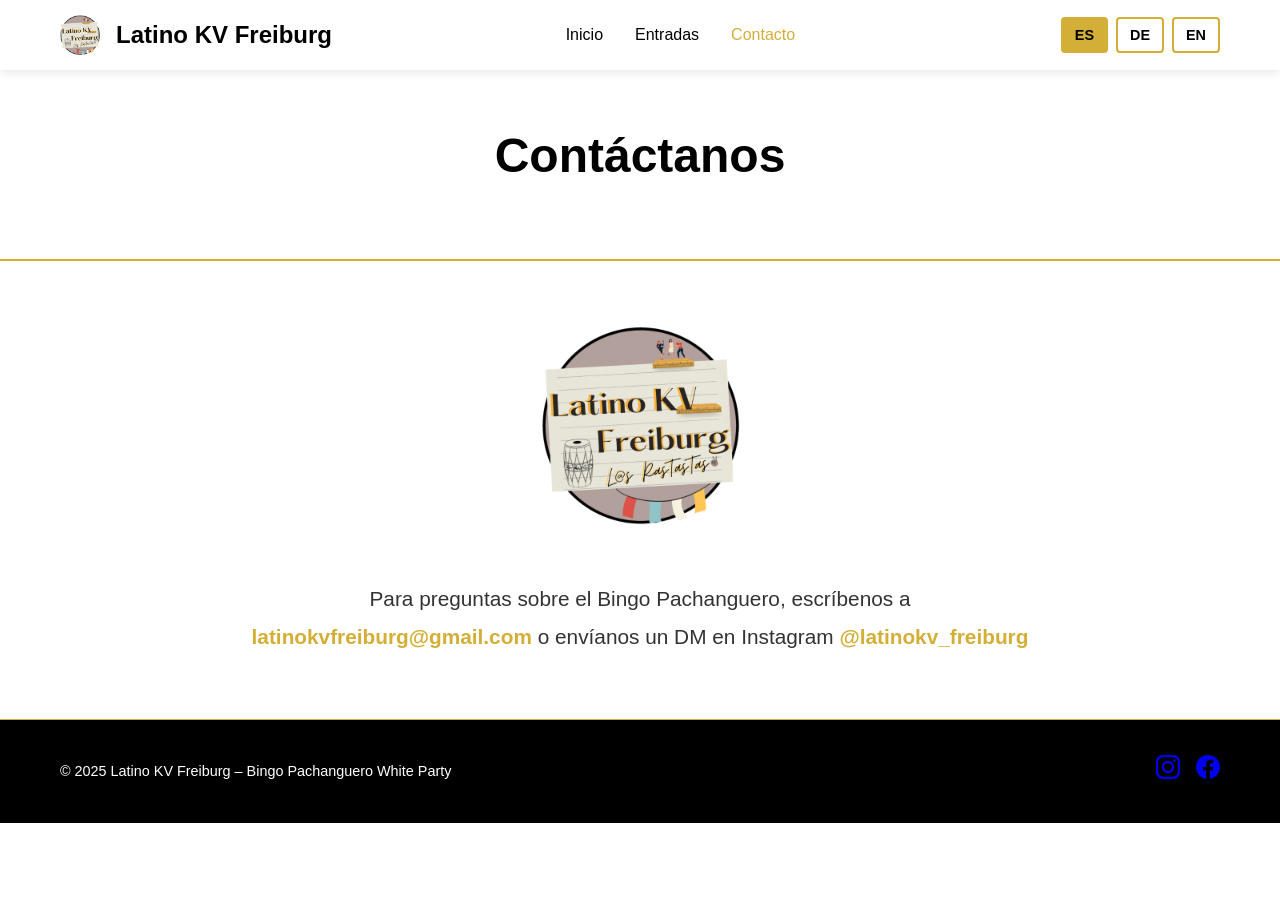
==== contact.html @ ce1c5651 "Initial commit" ====
<!DOCTYPE html>
<html lang="en">
<head>
    <meta charset="UTF-8">
    <meta name="viewport" content="width=device-width, initial-scale=1.0">
    <title>Contact - Bingo Pachanguero 2025 – White Party</title>
    <link rel="stylesheet" href="css/style.css">
</head>
<body>
    <header>
        <nav>
            <div class="nav-container">
                <div class="nav-logo">
                    <img src="images/LatinoKV_Logo.png" alt="Latino KV Freiburg" class="logo-latinokv">
                    <h2>Latino KV Freiburg</h2>
                </div>
                <ul class="nav-menu">
                    <li><a href="index.html" class="nav-link" data-lang="home">Inicio</a></li>
                    <li><a href="tickets.html" class="nav-link" data-lang="tickets">Entradas</a></li>
                    <li><a href="contact.html" class="nav-link active" data-lang="contact">Contacto</a></li>
                </ul>
                <div class="language-switcher">
                    <button class="lang-btn active" onclick="changeLanguage('es')">ES</button>
                    <button class="lang-btn" onclick="changeLanguage('de')">DE</button>
                    <button class="lang-btn" onclick="changeLanguage('en')">EN</button>
                </div>
                <div class="hamburger">
                    <span class="bar"></span>
                    <span class="bar"></span>
                    <span class="bar"></span>
                </div>
            </div>
        </nav>
    </header>

    <main>
        <section class="page-header">
            <div class="container">
                <h1 data-lang="contact-title">Contáctanos</h1>
            </div>
        </section>

        <section class="contact">
            <div class="container">
                <div class="contact-logo">
                    <img src="images/LatinoKV_Logo.png" alt="Latino KV Freiburg" class="contact-latinokv-logo">
                </div>
                <div class="contact-content">
                    <p data-lang="contact-text">Para preguntas sobre el Bingo Pachanguero, escríbenos a <a href="mailto:latinokvfreiburg@gmail.com">latinokvfreiburg@gmail.com</a> o envíanos un DM en Instagram <a href="https://instagram.com/latinokv_freiburg" target="_blank">@latinokv_freiburg</a></p>
                </div>
            </div>
        </section>
    </main>

    <footer>
        <div class="container">
            <div class="footer-content">
                <p data-lang="footer">&copy; 2025 Latino KV Freiburg – Bingo Pachanguero White Party</p>
                <div class="social-icons">
                    <a href="https://instagram.com/latinokv_freiburg" target="_blank" class="social-link">
                        <svg width="24" height="24" viewBox="0 0 24 24" fill="currentColor">
                            <path d="M12 2.163c3.204 0 3.584.012 4.85.07 3.252.148 4.771 1.691 4.919 4.919.058 1.265.069 1.645.069 4.849 0 3.205-.012 3.584-.069 4.849-.149 3.225-1.664 4.771-4.919 4.919-1.266.058-1.644.07-4.85.07-3.204 0-3.584-.012-4.849-.07-3.26-.149-4.771-1.699-4.919-4.92-.058-1.265-.07-1.644-.07-4.849 0-3.204.013-3.583.07-4.849.149-3.227 1.664-4.771 4.919-4.919 1.266-.057 1.645-.069 4.849-.069zm0-2.163c-3.259 0-3.667.014-4.947.072-4.358.2-6.78 2.618-6.98 6.98-.059 1.281-.073 1.689-.073 4.948 0 3.259.014 3.668.072 4.948.2 4.358 2.618 6.78 6.98 6.98 1.281.058 1.689.072 4.948.072 3.259 0 3.668-.014 4.948-.072 4.354-.2 6.782-2.618 6.979-6.98.059-1.28.073-1.689.073-4.948 0-3.259-.014-3.667-.072-4.947-.196-4.354-2.617-6.78-6.979-6.98-1.281-.059-1.69-.073-4.949-.073zm0 5.838c-3.403 0-6.162 2.759-6.162 6.162s2.759 6.163 6.162 6.163 6.162-2.759 6.162-6.163c0-3.403-2.759-6.162-6.162-6.162zm0 10.162c-2.209 0-4-1.79-4-4 0-2.209 1.791-4 4-4s4 1.791 4 4c0 2.21-1.791 4-4 4zm6.406-11.845c-.796 0-1.441.645-1.441 1.44s.645 1.44 1.441 1.44c.795 0 1.439-.645 1.439-1.44s-.644-1.44-1.439-1.44z"/>
                        </svg>
                    </a>
                    <a href="https://facebook.com/latinokvfreiburg" target="_blank" class="social-link">
                        <svg width="24" height="24" viewBox="0 0 24 24" fill="currentColor">
                            <path d="M24 12.073c0-6.627-5.373-12-12-12s-12 5.373-12 12c0 5.99 4.388 10.954 10.125 11.854v-8.385H7.078v-3.47h3.047V9.43c0-3.007 1.792-4.669 4.533-4.669 1.312 0 2.686.235 2.686.235v2.953H15.83c-1.491 0-1.956.925-1.956 1.874v2.25h3.328l-.532 3.47h-2.796v8.385C19.612 23.027 24 18.062 24 12.073z"/>
                        </svg>
                    </a>
                </div>
            </div>
        </div>
    </footer>

    <script src="js/script.js"></script>
</body>
</html>
---- css/style.css ----
/* Reset and base styles */
* {
    margin: 0;
    padding: 0;
    box-sizing: border-box;
}

body {
    font-family: 'Arial', sans-serif;
    line-height: 1.6;
    color: #000;
    background-color: #fff;
}

.container {
    max-width: 1200px;
    margin: 0 auto;
    padding: 0 20px;
}

/* Navigation */
header {
    background-color: #fff;
    box-shadow: 0 2px 10px rgba(0,0,0,0.1);
    position: sticky;
    top: 0;
    z-index: 1000;
}

.nav-container {
    max-width: 1200px;
    margin: 0 auto;
    padding: 0 20px;
    display: flex;
    justify-content: space-between;
    align-items: center;
    height: 70px;
}

.logo {
    font-size: 1.5rem;
    font-weight: bold;
    color: #000;
}

.nav-menu {
    display: flex;
    list-style: none;
    gap: 2rem;
}

.nav-link {
    text-decoration: none;
    color: #000;
    font-weight: 500;
    transition: color 0.3s ease;
}

.nav-link:hover,
.nav-link.active {
    color: #D4AF37;
}

/* Language Switcher */
.language-switcher {
    display: flex;
    gap: 0.5rem;
    margin-left: 2rem;
}

.lang-btn {
    background: transparent;
    border: 2px solid #D4AF37;
    color: #000;
    padding: 8px 12px;
    border-radius: 4px;
    cursor: pointer;
    font-weight: bold;
    font-size: 0.9rem;
    transition: all 0.3s ease;
}

.lang-btn:hover,
.lang-btn.active {
    background: #D4AF37;
    color: #000;
}

.hamburger {
    display: none;
    flex-direction: column;
    cursor: pointer;
}

.bar {
    width: 25px;
    height: 3px;
    background-color: #333;
    margin: 3px 0;
    transition: 0.3s;
}

/* Hero Section */
.hero {
    background: #fff;
    color: #000;
    padding: 6rem 0;
    text-align: center;
    min-height: 80vh;
    display: flex;
    align-items: center;
}

.hero-content {
    max-width: 800px;
    margin: 0 auto;
    padding: 0 20px;
}

.hero-title {
    font-size: 3.5rem;
    margin-bottom: 1.5rem;
    font-weight: bold;
    color: #000;
}

.hero-subtitle {
    font-size: 1.8rem;
    margin-bottom: 2rem;
    color: #D4AF37;
    font-weight: 600;
}



.hero-description {
    font-size: 1.3rem;
    margin: 2.5rem 0;
    line-height: 1.8;
    color: #333;
    max-width: 600px;
    margin-left: auto;
    margin-right: auto;
}

.cta-button {
    display: inline-block;
    background-color: #D4AF37;
    color: #000;
    padding: 18px 45px;
    text-decoration: none;
    border-radius: 8px;
    font-size: 1.2rem;
    font-weight: bold;
    transition: all 0.3s ease;
    border: 2px solid #D4AF37;
    text-transform: uppercase;
    letter-spacing: 1px;
}

.cta-button:hover {
    background-color: #000;
    color: #D4AF37;
    transform: translateY(-2px);
}



/* Page Header */
.page-header {
    background: #fff;
    color: #000;
    padding: 3rem 0;
    text-align: center;
    border-bottom: 2px solid #D4AF37;
}

.page-header h1 {
    font-size: 3rem;
    margin-bottom: 1rem;
    color: #000;
}

.page-header p {
    font-size: 1.2rem;
    color: #333;
}

/* Tickets Section */
.tickets {
    padding: 4rem 0;
    background-color: #fff;
}

.ticket-grid {
    display: grid;
    grid-template-columns: repeat(auto-fit, minmax(320px, 1fr));
    gap: 2rem;
    margin-bottom: 3rem;
}

.ticket-card {
    background: white;
    border-radius: 8px;
    box-shadow: 0 2px 10px rgba(0,0,0,0.1);
    overflow: hidden;
    transition: transform 0.3s ease;
    border: 1px solid #eee;
}

.ticket-card:hover {
    transform: translateY(-5px);
}

.ticket-card.featured {
    border: 2px solid #D4AF37;
    transform: scale(1.05);
}

.ticket-header {
    background: #000;
    color: white;
    padding: 2rem;
    text-align: center;
}

.ticket-card.featured .ticket-header {
    background: #D4AF37;
    color: #000;
}

.ticket-header h3 {
    font-size: 1.5rem;
    margin-bottom: 0.5rem;
}

.price {
    font-size: 2.5rem;
    font-weight: bold;
}

.ticket-content {
    padding: 2rem;
}

.ticket-features {
    list-style: none;
    margin-bottom: 2rem;
}

.ticket-features li {
    padding: 0.5rem 0;
    border-bottom: 1px solid #eee;
    position: relative;
    padding-left: 1.5rem;
}

.ticket-features li::before {
    content: "✓";
    color: #D4AF37;
    font-weight: bold;
    position: absolute;
    left: 0;
}

.ticket-button {
    width: 100%;
    background-color: #D4AF37;
    color: #000;
    border: none;
    padding: 15px;
    border-radius: 5px;
    font-size: 1.1rem;
    font-weight: bold;
    cursor: pointer;
    transition: all 0.3s ease;
    text-transform: uppercase;
    letter-spacing: 1px;
}

.ticket-button:hover {
    background-color: #000;
    color: #D4AF37;
}

.ticket-info {
    background: #f8f9fa;
    padding: 2rem;
    border-radius: 8px;
    border-left: 4px solid #D4AF37;
    margin-top: 2rem;
}

.ticket-info h3 {
    margin-bottom: 1rem;
    color: #000;
}

.ticket-info ul {
    list-style-type: disc;
    padding-left: 1.5rem;
}

.ticket-info li {
    margin-bottom: 0.5rem;
}

/* Contact Section */
.contact {
    padding: 4rem 0;
    background-color: #fff;
}

.contact-content {
    text-align: center;
    max-width: 800px;
    margin: 0 auto;
}

.contact-content p {
    font-size: 1.3rem;
    line-height: 1.8;
    color: #333;
}

.contact-content a {
    color: #D4AF37;
    text-decoration: none;
    font-weight: 600;
    transition: color 0.3s ease;
}

.contact-content a:hover {
    color: #000;
    text-decoration: underline;
}

/* Footer */
footer {
    background-color: #000;
    color: #fff;
    text-align: center;
    padding: 2rem 0;
    border-top: 1px solid #D4AF37;
}

.footer-content {
    display: flex;
    justify-content: space-between;
    align-items: center;
    flex-wrap: wrap;
    gap: 1rem;
}

.footer-content p {
    margin: 0;
    font-size: 0.9rem;
}

.social-icons {
    display: flex;
    gap: 1rem;
}

.social-link {
    display: inline-block;
    font-size: 1.5rem;
    text-decoration: none;
    transition: transform 0.3s ease;
}

.social-link:hover {
    transform: scale(1.2);
}

/* Responsive Design */
@media (max-width: 768px) {
    .hamburger {
        display: flex;
    }
    
    .nav-menu {
        position: fixed;
        left: -100%;
        top: 70px;
        flex-direction: column;
        background-color: white;
        width: 100%;
        text-align: center;
        transition: 0.3s;
        box-shadow: 0 10px 27px rgba(0,0,0,0.05);
        padding: 2rem 0;
    }
    
    .nav-menu.active {
        left: 0;
    }
    
    .hero-title {
        font-size: 2.5rem;
    }
    
    .hero-subtitle {
        font-size: 1.4rem;
    }
    
    .hero-description {
        font-size: 1.1rem;
    }
    
    .contact-grid {
        grid-template-columns: 1fr;
        gap: 2rem;
    }
    
    .footer-content {
        flex-direction: column;
        text-align: center;
        gap: 1rem;
    }
    
    .footer-content p {
        font-size: 0.8rem;
    }
    
    .ticket-card.featured {
        transform: none;
    }
    
    .faq-grid {
        grid-template-columns: 1fr;
    }
}

@media (max-width: 480px) {
    .container {
        padding: 0 15px;
    }
    
    .hero-content {
        padding: 0 15px;
    }
    
    .hero-title {
        font-size: 1.8rem;
    }
    
    .hero-subtitle {
        font-size: 1.1rem;
    }
    
    .hero-description {
        font-size: 1rem;
    }
    
    .page-header h1 {
        font-size: 2rem;
    }
    
    .ticket-grid {
        grid-template-columns: 1fr;
    }
    
    .footer-content {
        flex-direction: column;
        text-align: center;
        gap: 1rem;
    }
    
    .footer-content p {
        font-size: 0.8rem;
    }
}

/* Animations */
@keyframes fadeIn {
    from {
        opacity: 0;
        transform: translateY(30px);
    }
    to {
        opacity: 1;
        transform: translateY(0);
    }
}

.hero-content {
    animation: fadeIn 1s ease-out;
}

.highlight-card {
    animation: fadeIn 0.6s ease-out;
}

.highlight-card:nth-child(2) {
    animation-delay: 0.2s;
}

.highlight-card:nth-child(3) {
    animation-delay: 0.4s;
}/* Thank you page styles */
.thank-you-info { display: grid; grid-template-columns: repeat(auto-fit, minmax(300px, 1fr)); gap: 2rem; margin: 2rem 0; } .info-card { background: #f9f9f9; padding: 1.5rem; border-radius: 8px; border-left: 4px solid #D4AF37; } .info-card h3 { color: #333; margin-bottom: 1rem; } .info-card ul { list-style: none; padding: 0; } .info-card li { padding: 0.5rem 0; position: relative; padding-left: 1.5rem; } .info-card li::before { content: '✓'; position: absolute; left: 0; color: #D4AF37; font-weight: bold; } .cta-buttons { display: flex; gap: 1rem; justify-content: center; margin-top: 2rem; } .cta-button.secondary { background: transparent; color: #D4AF37; border: 2px solid #D4AF37; } .cta-button.secondary:hover { background: #D4AF37; color: #000; } @media (max-width: 768px) { .cta-buttons { flex-direction: column; align-items: center; } .cta-button { width: 100%; max-width: 300px; text-align: center; } }

/* Updated Ticket Structure Styles */
.ticket-options { display: grid; grid-template-columns: repeat(auto-fit, minmax(400px, 1fr)); gap: 2rem; margin: 2rem 0; } .purchase-form { border-top: 1px solid #eee; padding-top: 1.5rem; } .form-group { margin-bottom: 1rem; } .form-group label { display: block; margin-bottom: 0.5rem; font-weight: bold; color: #333; } .form-group select { width: 100%; padding: 0.5rem; border: 2px solid #ddd; border-radius: 4px; font-size: 1rem; background: #fff; } .form-group select:focus { outline: none; border-color: #D4AF37; } .price-breakdown { background: #f9f9f9; padding: 1rem; border-radius: 8px; margin: 1rem 0; } .price-line { display: flex; justify-content: space-between; margin-bottom: 0.5rem; color: #666; } .price-line.total { font-weight: bold; font-size: 1.1rem; color: #000; border-top: 1px solid #ddd; padding-top: 0.5rem; margin-top: 0.5rem; } #paypal-button-container { position: fixed; top: 50%; left: 50%; transform: translate(-50%, -50%); background: #fff; padding: 2rem; border-radius: 12px; box-shadow: 0 10px 30px rgba(0, 0, 0, 0.3); z-index: 1000; max-width: 400px; width: 90%; } #paypal-button-container::before { content: ''; position: fixed; top: 0; left: 0; width: 100%; height: 100%; background: rgba(0, 0, 0, 0.5); z-index: -1; }

/* Logo styles */
.nav-logo { display: flex; align-items: center; gap: 1rem; } .logo-latinokv, .logo-bingo2025 { height: 40px; width: auto; } .nav-logo h2 { margin: 0; } @media (max-width: 768px) { .logo-latinokv, .logo-bingo2025 { height: 30px; } .nav-logo { gap: 0.5rem; } .nav-logo h2 { font-size: 1.2rem; } }

/* Hero section with Bingo logo */
.hero-logo { text-align: center; margin-bottom: 2rem; } .main-bingo-logo { max-width: 400px; width: 100%; height: auto; } .hero-title { font-size: 3rem; font-weight: bold; color: #D4AF37; text-align: center; margin-bottom: 0.5rem; } .hero-subtitle-white { font-size: 2rem; font-weight: normal; color: #666; text-align: center; margin-bottom: 1rem; } .hero-subtitle { font-size: 1.5rem; font-weight: normal; color: #333; text-align: center; margin-bottom: 1.5rem; } @media (max-width: 768px) { .main-bingo-logo { max-width: 300px; } .hero-title { font-size: 2.2rem; } .hero-subtitle-white { font-size: 1.5rem; } .hero-subtitle { font-size: 1.2rem; } } @media (max-width: 480px) { .main-bingo-logo { max-width: 250px; } .hero-title { font-size: 1.8rem; } .hero-subtitle-white { font-size: 1.2rem; } .hero-subtitle { font-size: 1rem; } }

/* Contact page logo */
.contact-logo { text-align: center; margin-bottom: 3rem; } .contact-latinokv-logo { max-width: 200px; height: auto; } @media (max-width: 768px) { .contact-latinokv-logo { max-width: 150px; } .contact-logo { margin-bottom: 2rem; } }
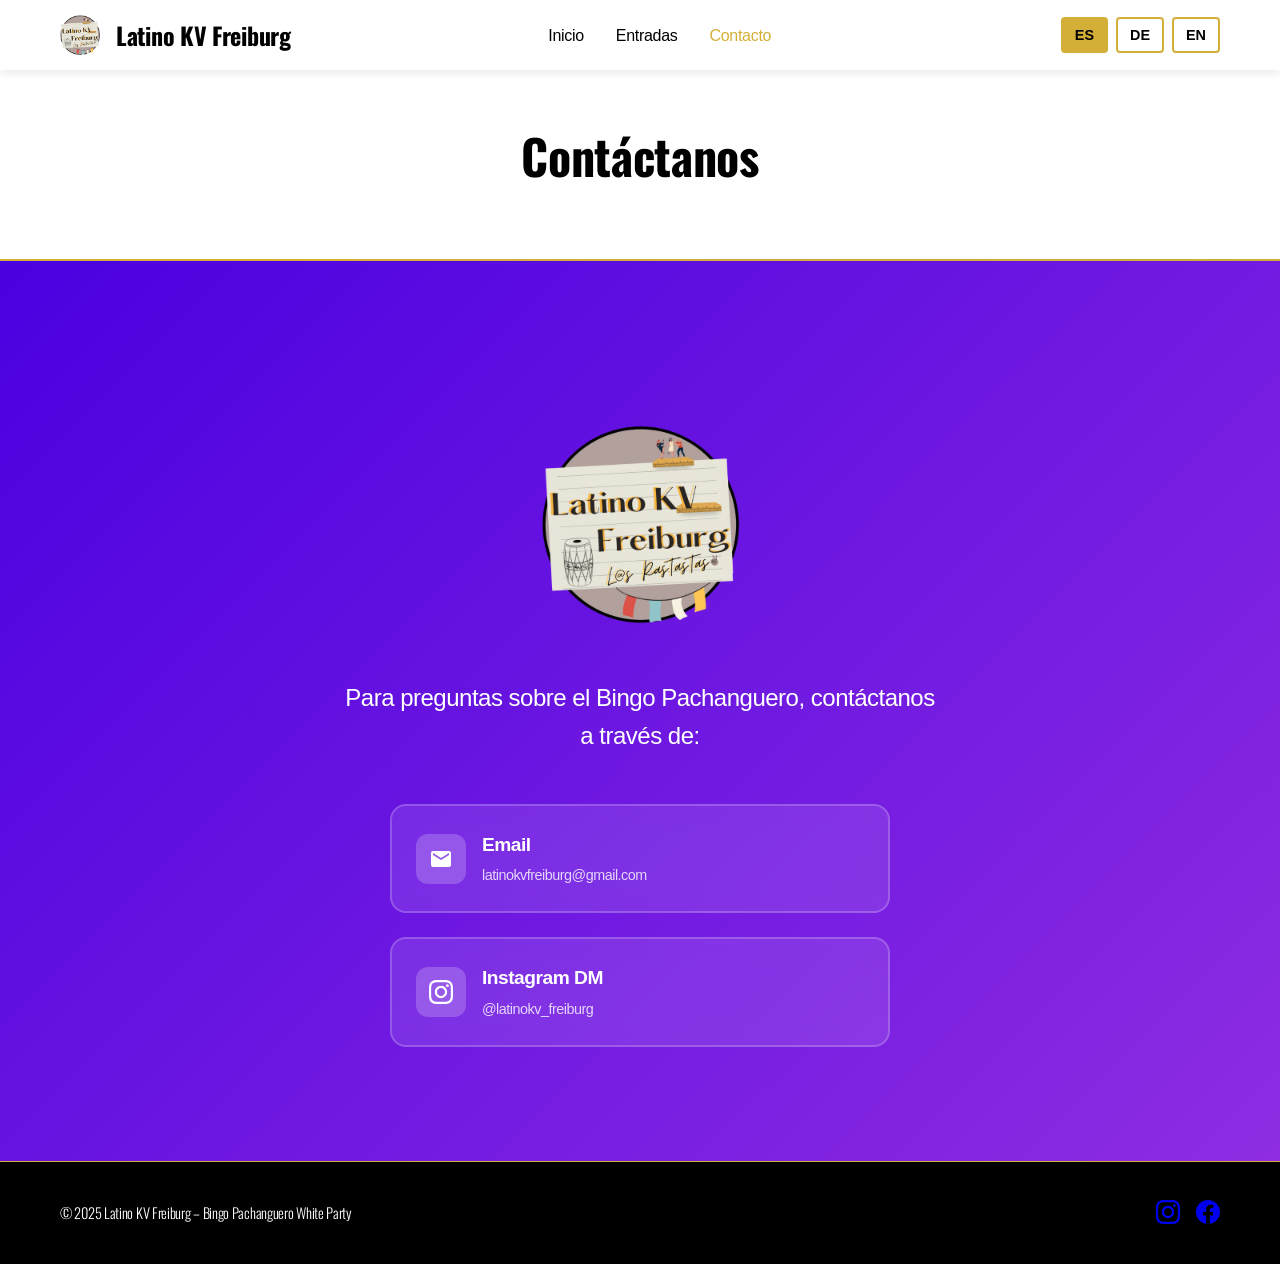
==== commit fa2b1906: "Revamp contact section with enhanced layout and button functionality for email and Instagram DM" ====
--- a/contact.html
+++ b/contact.html
@@ -46,7 +46,33 @@
                     <img src="images/LatinoKV_Logo.png" alt="Latino KV Freiburg" class="contact-latinokv-logo">
                 </div>
                 <div class="contact-content">
-                    <p data-lang="contact-text">Para preguntas sobre el Bingo Pachanguero, escríbenos a <a href="mailto:latinokvfreiburg@gmail.com">latinokvfreiburg@gmail.com</a> o envíanos un DM en Instagram <a href="https://instagram.com/latinokv_freiburg" target="_blank">@latinokv_freiburg</a></p>
+                    <p class="contact-intro" data-lang="contact-text">Para preguntas sobre el Bingo Pachanguero, contáctanos a través de:</p>
+                    
+                    <div class="contact-buttons">
+                        <a href="mailto:latinokvfreiburg@gmail.com" class="contact-btn email-btn">
+                            <div class="btn-icon">
+                                <svg width="24" height="24" viewBox="0 0 24 24" fill="currentColor">
+                                    <path d="M20 4H4c-1.1 0-1.99.9-1.99 2L2 18c0 1.1.9 2 2 2h16c1.1 0 2-.9 2-2V6c0-1.1-.9-2-2-2zm0 4l-8 5-8-5V6l8 5 8-5v2z"/>
+                                </svg>
+                            </div>
+                            <div class="btn-content">
+                                <span class="btn-title">Email</span>
+                                <span class="btn-subtitle">latinokvfreiburg@gmail.com</span>
+                            </div>
+                        </a>
+                        
+                        <a href="https://instagram.com/latinokv_freiburg" target="_blank" class="contact-btn instagram-btn">
+                            <div class="btn-icon">
+                                <svg width="24" height="24" viewBox="0 0 24 24" fill="currentColor">
+                                    <path d="M12 2.163c3.204 0 3.584.012 4.85.07 3.252.148 4.771 1.691 4.919 4.919.058 1.265.069 1.645.069 4.849 0 3.205-.012 3.584-.069 4.849-.149 3.225-1.664 4.771-4.919 4.919-1.266.058-1.644.07-4.85.07-3.204 0-3.584-.012-4.849-.07-3.26-.149-4.771-1.699-4.919-4.92-.058-1.265-.07-1.644-.07-4.849 0-3.204.013-3.583.07-4.849.149-3.227 1.664-4.771 4.919-4.919 1.266-.057 1.645-.069 4.849-.069zm0-2.163c-3.259 0-3.667.014-4.947.072-4.358.2-6.78 2.618-6.98 6.98-.059 1.281-.073 1.689-.073 4.948 0 3.259.014 3.668.072 4.948.2 4.358 2.618 6.78 6.98 6.98 1.281.058 1.689.072 4.948.072 3.259 0 3.668-.014 4.948-.072 4.354-.2 6.782-2.618 6.979-6.98.059-1.28.073-1.689.073-4.948 0-3.259-.014-3.667-.072-4.947-.196-4.354-2.617-6.78-6.979-6.98-1.281-.059-1.69-.073-4.949-.073zm0 5.838c-3.403 0-6.162 2.759-6.162 6.162s2.759 6.163 6.162 6.163 6.162-2.759 6.162-6.163c0-3.403-2.759-6.162-6.162-6.162zm0 10.162c-2.209 0-4-1.79-4-4 0-2.209 1.791-4 4-4s4 1.791 4 4c0 2.21-1.791 4-4 4zm6.406-11.845c-.796 0-1.441.645-1.441 1.44s.645 1.44 1.441 1.44c.795 0 1.439-.645 1.439-1.40s-.644-1.44-1.439-1.44z"/>
+                                </svg>
+                            </div>
+                            <div class="btn-content">
+                                <span class="btn-title">Instagram DM</span>
+                                <span class="btn-subtitle">@latinokv_freiburg</span>
+                            </div>
+                        </a>
+                    </div>
                 </div>
             </div>
         </section>
--- a/css/style.css
+++ b/css/style.css
@@ -1,3 +1,6 @@
+/* Google Fonts import for cross-platform consistency */
+@import url('https://fonts.googleapis.com/css2?family=Open+Sans+Condensed:wght@300;700&family=Oswald:wght@300;400;500;600;700&display=swap');
+
 /* Reset and base styles */
 * {
     margin: 0;
@@ -6,7 +9,9 @@
 }
 
 body {
-    font-family: 'Arial', sans-serif;
+    font-family: 'Oswald', 'Open Sans Condensed', 'Arial Narrow', 'Arial Black', 'Helvetica Neue', Arial, sans-serif;
+    font-weight: 300;
+    letter-spacing: -0.3px;
     line-height: 1.6;
     color: #000;
     background-color: #fff;
@@ -54,6 +59,9 @@
     color: #000;
     font-weight: 500;
     transition: color 0.3s ease;
+    font-family: 'Arial Narrow', 'Arial Black', 'Helvetica Neue', Arial, sans-serif;
+    font-stretch: condensed;
+    letter-spacing: -0.3px;
 }
 
 .nav-link:hover,
@@ -109,12 +117,62 @@
     min-height: 80vh;
     display: flex;
     align-items: center;
+    position: relative;
+    overflow: hidden;
+}
+
+/* Video Background Styles */
+.hero-video-background {
+    position: absolute;
+    top: 0;
+    left: 0;
+    width: 100%;
+    height: 100%;
+    z-index: 1;
+    overflow: hidden;
+}
+
+.background-video {
+    position: absolute;
+    top: 0;
+    left: 0;
+    width: 100% !important;
+    height: 100% !important;
+    object-fit: cover;
+    pointer-events: none;
+    opacity: 0.7; /* Semi-transparent for background effect */
+    z-index: 1;
+    display: block !important;
+    visibility: visible !important;
+}
+
+.video-overlay {
+    position: absolute;
+    top: 0;
+    left: 0;
+    width: 100%;
+    height: 100%;
+    background: rgba(255, 255, 255, 0.3); /* White overlay for text readability on all screens */
+    z-index: 2;
+}
+
+/* Performance optimization for reduced motion preference */
+@media (prefers-reduced-motion: reduce) {
+    .background-video {
+        display: none;
+    }
+    
+    .hero {
+        background-image: linear-gradient(135deg, #f5f7fa 0%, #c3cfe2 100%);
+    }
 }
 
 .hero-content {
     max-width: 800px;
     margin: 0 auto;
     padding: 0 20px;
+    position: relative;
+    z-index: 10; /* High z-index to ensure content stays on top */
 }
 
 .hero-title {
@@ -122,6 +180,9 @@
     margin-bottom: 1.5rem;
     font-weight: bold;
     color: #000;
+    font-family: 'Arial Narrow', 'Arial Black', 'Helvetica Neue', Arial, sans-serif;
+    font-stretch: condensed;
+    letter-spacing: -1px;
 }
 
 .hero-subtitle {
@@ -129,6 +190,9 @@
     margin-bottom: 2rem;
     color: #D4AF37;
     font-weight: 600;
+    font-family: 'Arial Narrow', 'Arial Black', 'Helvetica Neue', Arial, sans-serif;
+    font-stretch: condensed;
+    letter-spacing: -0.5px;
 }
 
 
@@ -141,6 +205,9 @@
     max-width: 600px;
     margin-left: auto;
     margin-right: auto;
+    font-family: 'Arial Narrow', 'Arial Black', 'Helvetica Neue', Arial, sans-serif;
+    font-stretch: condensed;
+    letter-spacing: -0.3px;
 }
 
 .cta-button {
@@ -155,7 +222,9 @@
     transition: all 0.3s ease;
     border: 2px solid #D4AF37;
     text-transform: uppercase;
-    letter-spacing: 1px;
+    letter-spacing: 0px;
+    font-family: 'Arial Narrow', 'Arial Black', 'Helvetica Neue', Arial, sans-serif;
+    font-stretch: condensed;
 }
 
 .cta-button:hover {
@@ -307,32 +376,112 @@
 
 /* Contact Section */
 .contact {
-    padding: 4rem 0;
-    background-color: #fff;
+    min-height: 100vh;
+    background: linear-gradient(135deg, #4A00E0 0%, #8E2DE2 100%);
+    padding: 100px 0 50px;
+    display: flex;
+    align-items: center;
+}
+
+.contact .container {
+    text-align: center;
+}
+
+.contact-logo {
+    margin-bottom: 3rem;
+}
+
+.contact-latinokv-logo {
+    max-width: 300px;
+    width: 100%;
+    height: auto;
 }
 
 .contact-content {
-    text-align: center;
-    max-width: 800px;
+    color: white;
+}
+
+.contact-intro {
+    font-size: 1.5rem;
+    font-family: Arial, "Arial Narrow", sans-serif;
+    font-stretch: condensed;
+    letter-spacing: -0.5px;
+    margin-bottom: 3rem;
+    max-width: 600px;
+    margin-left: auto;
+    margin-right: auto;
+}
+
+.contact-buttons {
+    display: flex;
+    flex-direction: column;
+    gap: 1.5rem;
+    max-width: 500px;
     margin: 0 auto;
 }
 
-.contact-content p {
-    font-size: 1.3rem;
-    line-height: 1.8;
-    color: #333;
-}
-
-.contact-content a {
-    color: #D4AF37;
+.contact-btn {
+    display: flex;
+    align-items: center;
+    padding: 1.5rem;
+    background: rgba(255, 255, 255, 0.1);
+    border: 2px solid rgba(255, 255, 255, 0.2);
+    border-radius: 16px;
+    color: white;
     text-decoration: none;
+    transition: all 0.3s ease;
+    backdrop-filter: blur(10px);
+    gap: 1rem;
+}
+
+.contact-btn:hover {
+    transform: translateY(-2px);
+    background: rgba(255, 255, 255, 0.2);
+    border-color: rgba(255, 255, 255, 0.4);
+    box-shadow: 0 10px 30px rgba(0, 0, 0, 0.2);
+}
+
+.btn-icon {
+    flex-shrink: 0;
+    width: 50px;
+    height: 50px;
+    background: rgba(255, 255, 255, 0.2);
+    border-radius: 12px;
+    display: flex;
+    align-items: center;
+    justify-content: center;
+}
+
+.btn-content {
+    text-align: left;
+    flex: 1;
+}
+
+.btn-title {
+    display: block;
+    font-size: 1.2rem;
     font-weight: 600;
-    transition: color 0.3s ease;
-}
-
-.contact-content a:hover {
-    color: #000;
-    text-decoration: underline;
+    font-family: Arial, "Arial Narrow", sans-serif;
+    font-stretch: condensed;
+    letter-spacing: -0.5px;
+    margin-bottom: 0.25rem;
+}
+
+.btn-subtitle {
+    display: block;
+    font-size: 0.9rem;
+    opacity: 0.8;
+    font-family: Arial, "Arial Narrow", sans-serif;
+    font-stretch: condensed;
+    letter-spacing: -0.5px;
+}
+
+.email-btn:hover .btn-icon {
+    background: #EA4335;
+}
+
+.instagram-btn:hover .btn-icon {
+    background: linear-gradient(45deg, #405DE6, #5851DB, #833AB4, #C13584, #E1306C, #FD1D1D);
 }
 
 /* Footer */
@@ -396,6 +545,22 @@
         left: 0;
     }
     
+    /* Video background optimizations for mobile */
+    .background-video {
+        opacity: 0.5; /* Reduce opacity on mobile for better text readability */
+    }
+    
+    .video-overlay {
+        /* Consistent overlay on mobile */
+        background: rgba(255, 255, 255, 0.7) !important;
+    }
+    
+    .hero {
+        /* Reduce padding on mobile */
+        padding: 4rem 0;
+        min-height: 70vh;
+    }
+    
     .hero-title {
         font-size: 2.5rem;
     }
@@ -508,7 +673,409 @@
 .nav-logo { display: flex; align-items: center; gap: 1rem; } .logo-latinokv, .logo-bingo2025 { height: 40px; width: auto; } .nav-logo h2 { margin: 0; } @media (max-width: 768px) { .logo-latinokv, .logo-bingo2025 { height: 30px; } .nav-logo { gap: 0.5rem; } .nav-logo h2 { font-size: 1.2rem; } }
 
 /* Hero section with Bingo logo */
-.hero-logo { text-align: center; margin-bottom: 2rem; } .main-bingo-logo { max-width: 400px; width: 100%; height: auto; } .hero-title { font-size: 3rem; font-weight: bold; color: #D4AF37; text-align: center; margin-bottom: 0.5rem; } .hero-subtitle-white { font-size: 2rem; font-weight: normal; color: #666; text-align: center; margin-bottom: 1rem; } .hero-subtitle { font-size: 1.5rem; font-weight: normal; color: #333; text-align: center; margin-bottom: 1.5rem; } @media (max-width: 768px) { .main-bingo-logo { max-width: 300px; } .hero-title { font-size: 2.2rem; } .hero-subtitle-white { font-size: 1.5rem; } .hero-subtitle { font-size: 1.2rem; } } @media (max-width: 480px) { .main-bingo-logo { max-width: 250px; } .hero-title { font-size: 1.8rem; } .hero-subtitle-white { font-size: 1.2rem; } .hero-subtitle { font-size: 1rem; } }
+.hero-logo { 
+    text-align: center; 
+    margin-bottom: 2rem; 
+} 
+
+.main-bingo-logo { 
+    max-width: 400px; 
+    width: 100%; 
+    height: auto; 
+} 
+
+.hero-title { 
+    font-size: 3rem; 
+    font-weight: bold; 
+    color: #D4AF37; 
+    text-align: center; 
+    margin-bottom: 0.5rem;
+    font-family: 'Arial Narrow', 'Arial Black', 'Helvetica Neue', Arial, sans-serif;
+    font-stretch: condensed;
+    letter-spacing: -1px;
+} 
+
+.hero-subtitle-white { 
+    font-size: 2rem; 
+    font-weight: normal; 
+    color: #666; 
+    text-align: center; 
+    margin-bottom: 1rem;
+    font-family: 'Arial Narrow', 'Arial Black', 'Helvetica Neue', Arial, sans-serif;
+    font-stretch: condensed;
+    letter-spacing: -0.5px;
+} 
+
+.hero-subtitle { 
+    font-size: 1.5rem; 
+    font-weight: normal; 
+    color: #333; 
+    text-align: center; 
+    margin-bottom: 1.5rem;
+    font-family: 'Arial Narrow', 'Arial Black', 'Helvetica Neue', Arial, sans-serif;
+    font-stretch: condensed;
+    letter-spacing: -0.5px;
+} 
+
+/* Hero description container for better mobile control */
+.hero-description-container {
+    margin-top: 2rem;
+    text-align: center;
+}
+
+.hero-description {
+    font-size: 1.2rem;
+    line-height: 1.6;
+    color: #555;
+    max-width: 800px;
+    margin: 0 auto;
+}
+
+@media (max-width: 768px) { 
+    .main-bingo-logo { max-width: 300px; } 
+    .hero-title { font-size: 2.2rem; } 
+    .hero-subtitle-white { font-size: 1.5rem; } 
+    .hero-subtitle { font-size: 1.2rem; }
+    
+    /* Mobile optimization for description */
+    .hero-description-container {
+        margin-top: 1.5rem;
+    }
+    
+    .hero-description {
+        font-size: 1rem;
+        line-height: 1.5;
+        padding: 0 1rem;
+    }
+} 
+
+@media (max-width: 480px) { 
+    .main-bingo-logo { max-width: 250px; } 
+    .hero-title { font-size: 1.8rem; } 
+    .hero-subtitle-white { font-size: 1.2rem; } 
+    .hero-subtitle { font-size: 1rem; }
+    
+    .hero-description {
+        font-size: 0.9rem;
+        max-height: 100px;
+    }
+}
 
 /* Contact page logo */
 .contact-logo { text-align: center; margin-bottom: 3rem; } .contact-latinokv-logo { max-width: 200px; height: auto; } @media (max-width: 768px) { .contact-latinokv-logo { max-width: 150px; } .contact-logo { margin-bottom: 2rem; } }
+
+/* Payment Modal Styles */
+.payment-modal {
+    position: fixed;
+    top: 0;
+    left: 0;
+    width: 100%;
+    height: 100%;
+    background: rgba(0, 0, 0, 0.5);
+    z-index: 1000;
+    display: flex;
+    justify-content: center;
+    align-items: center;
+    padding: 20px;
+    box-sizing: border-box;
+}
+
+.modal-content {
+    background: #fff;
+    border-radius: 12px;
+    max-width: 600px;
+    width: 100%;
+    max-height: 90vh;
+    overflow-y: auto;
+    box-shadow: 0 10px 30px rgba(0, 0, 0, 0.3);
+}
+
+.modal-header {
+    display: flex;
+    justify-content: space-between;
+    align-items: center;
+    padding: 1.5rem;
+    border-bottom: 1px solid #eee;
+    background: #f9f9f9;
+    border-radius: 12px 12px 0 0;
+}
+
+.modal-header h3 {
+    margin: 0;
+    color: #333;
+    font-size: 1.5rem;
+}
+
+.close-btn {
+    background: none;
+    border: none;
+    font-size: 2rem;
+    cursor: pointer;
+    color: #666;
+    padding: 0;
+    width: 40px;
+    height: 40px;
+    display: flex;
+    align-items: center;
+    justify-content: center;
+    border-radius: 50%;
+    transition: all 0.3s ease;
+}
+
+.close-btn:hover {
+    background: #e0e0e0;
+    color: #333;
+}
+
+.modal-body {
+    padding: 2rem;
+}
+
+.payment-summary {
+    background: #f0f8ff;
+    padding: 1.5rem;
+    border-radius: 8px;
+    margin-bottom: 2rem;
+    border-left: 4px solid #D4AF37;
+}
+
+.payment-summary h4 {
+    margin-bottom: 1rem;
+    color: #333;
+}
+
+.payment-options {
+    display: grid;
+    gap: 1.5rem;
+}
+
+.payment-option {
+    border: 2px solid #eee;
+    border-radius: 8px;
+    padding: 1.5rem;
+    transition: all 0.3s ease;
+}
+
+.payment-option:hover {
+    border-color: #D4AF37;
+    box-shadow: 0 2px 10px rgba(212, 175, 55, 0.1);
+}
+
+.payment-option h4 {
+    color: #D4AF37;
+    margin-bottom: 1rem;
+    font-size: 1.2rem;
+}
+
+.payment-details {
+    background: #f9f9f9;
+    padding: 1rem;
+    border-radius: 6px;
+    margin: 1rem 0;
+    font-family: monospace;
+    line-height: 1.8;
+}
+
+.paypal-me-btn {
+    background: #0070ba;
+    color: #fff;
+    border: none;
+    padding: 12px 24px;
+    border-radius: 6px;
+    font-size: 1rem;
+    font-weight: bold;
+    cursor: pointer;
+    transition: all 0.3s ease;
+    width: 100%;
+    margin-top: 1rem;
+}
+
+.paypal-me-btn:hover {
+    background: #005ea6;
+    transform: translateY(-2px);
+}
+
+.important-note {
+    background: #fff3cd;
+    border: 1px solid #ffeaa7;
+    border-radius: 6px;
+    padding: 1rem;
+    margin-top: 2rem;
+    color: #856404;
+}
+
+.important-note a {
+    color: #D4AF37;
+    text-decoration: none;
+    font-weight: bold;
+}
+
+.important-note a:hover {
+    text-decoration: underline;
+}
+
+@media (max-width: 768px) {
+    .payment-modal {
+        padding: 10px;
+    }
+    
+    .modal-content {
+        max-height: 95vh;
+    }
+    
+    .modal-header {
+        padding: 1rem;
+    }
+    
+    .modal-body {
+        padding: 1rem;
+    }
+    
+    .payment-option {
+        padding: 1rem;
+    }
+}
+
+/* Program Section Styles */
+.program-section {
+    background: #f9f9f9;
+    padding: 4rem 0;
+    margin: 2rem 0;
+}
+
+.program-section h2 {
+    text-align: center;
+    color: #D4AF37;
+    font-size: 2.5rem;
+    margin-bottom: 2rem;
+}
+
+.program-content {
+    max-width: 600px;
+    margin: 0 auto;
+    background: #fff;
+    padding: 2rem;
+    border-radius: 12px;
+    box-shadow: 0 4px 20px rgba(0, 0, 0, 0.1);
+}
+
+.program-table {
+    width: 100%;
+    border-collapse: collapse;
+    font-size: 1.1rem;
+}
+
+.program-table td {
+    padding: 1rem 0.5rem;
+    border-bottom: 1px solid #eee;
+    vertical-align: top;
+}
+
+.program-table td:first-child {
+    font-weight: bold;
+    color: #D4AF37;
+    width: 80px;
+    text-align: center;
+}
+
+.program-table td:last-child {
+    color: #333;
+    padding-left: 1rem;
+}
+
+.program-table tr:last-child td {
+    border-bottom: none;
+}
+
+/* Location Section Styles */
+.location-section {
+    padding: 4rem 0;
+    background: #fff;
+}
+
+.location-section h2 {
+    text-align: center;
+    color: #D4AF37;
+    font-size: 2.5rem;
+    margin-bottom: 2rem;
+}
+
+.location-content {
+    max-width: 800px;
+    margin: 0 auto;
+}
+
+.location-address {
+    text-align: center;
+    font-size: 1.3rem;
+    color: #333;
+    margin-bottom: 2rem;
+    font-weight: 500;
+}
+
+.map-container {
+    border-radius: 12px;
+    overflow: hidden;
+    box-shadow: 0 4px 20px rgba(0, 0, 0, 0.1);
+}
+
+.map-container iframe {
+    width: 100%;
+    height: 400px;
+    border: none;
+}
+
+@media (max-width: 768px) {
+    .program-section h2,
+    .location-section h2 {
+        font-size: 2rem;
+    }
+    
+    .program-content {
+        padding: 1.5rem;
+        margin: 0 1rem;
+    }
+    
+    .location-content {
+        margin: 0 1rem;
+    }
+    
+    .location-address {
+        font-size: 1.1rem;
+    }
+    
+    .map-container iframe {
+        height: 300px;
+    }
+    
+    /* Contact mobile styles */
+    .contact {
+        padding: 80px 20px 30px;
+    }
+    
+    .contact-intro {
+        font-size: 1.2rem;
+        margin-bottom: 2rem;
+    }
+    
+    .contact-buttons {
+        gap: 1rem;
+    }
+    
+    .contact-btn {
+        padding: 1.25rem;
+    }
+    
+    .btn-icon {
+        width: 45px;
+        height: 45px;
+    }
+    
+    .btn-title {
+        font-size: 1.1rem;
+    }
+    
+    .btn-subtitle {
+        font-size: 0.85rem;
+    }
+}
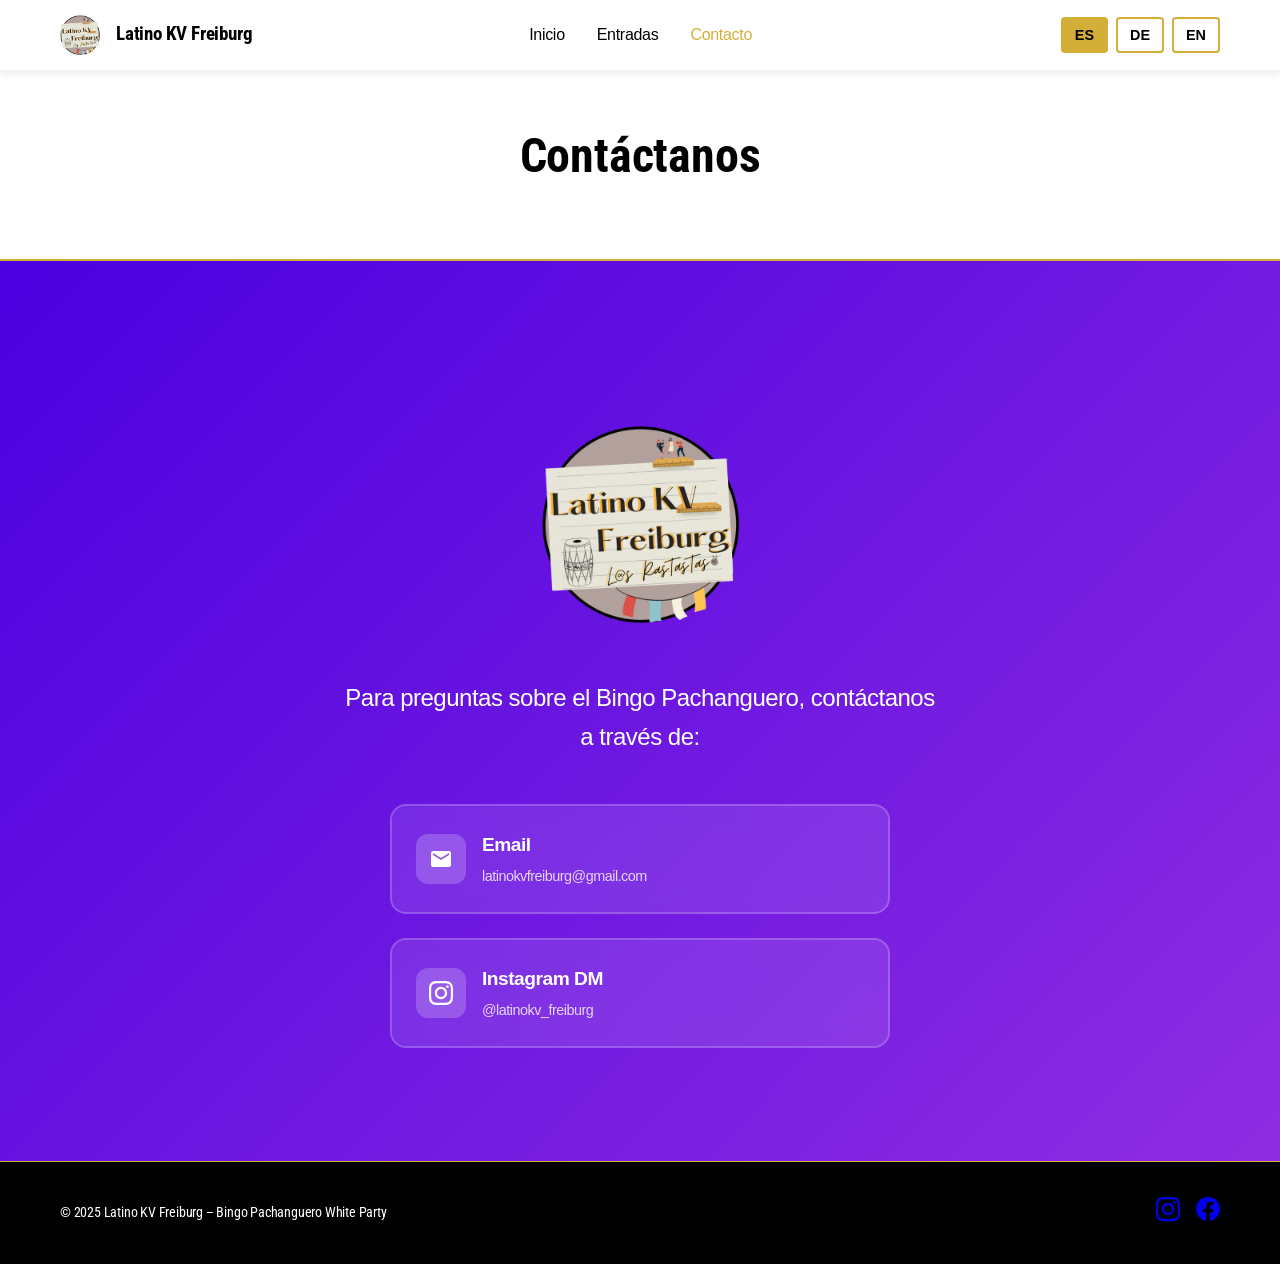
==== commit f5297d55: "Refactor header elements and update button text." ====
--- a/contact.html
+++ b/contact.html
@@ -12,7 +12,7 @@
             <div class="nav-container">
                 <div class="nav-logo">
                     <img src="images/LatinoKV_Logo.png" alt="Latino KV Freiburg" class="logo-latinokv">
-                    <h2>Latino KV Freiburg</h2>
+                    <h3>Latino KV Freiburg</h3>
                 </div>
                 <ul class="nav-menu">
                     <li><a href="index.html" class="nav-link" data-lang="home">Inicio</a></li>
--- a/css/style.css
+++ b/css/style.css
@@ -1,5 +1,5 @@
-/* Google Fonts import for cross-platform consistency */
-@import url('https://fonts.googleapis.com/css2?family=Open+Sans+Condensed:wght@300;700&family=Oswald:wght@300;400;500;600;700&display=swap');
+/* Modern web fonts for cross-platform consistency */
+@import url('https://fonts.googleapis.com/css2?family=Inter:wght@300;400;500;600;700&family=Roboto+Condensed:wght@300;400;500;600;700&display=swap');
 
 /* Reset and base styles */
 * {
@@ -9,9 +9,9 @@
 }
 
 body {
-    font-family: 'Oswald', 'Open Sans Condensed', 'Arial Narrow', 'Arial Black', 'Helvetica Neue', Arial, sans-serif;
-    font-weight: 300;
-    letter-spacing: -0.3px;
+    font-family: 'Roboto Condensed', 'Inter', system-ui, -apple-system, BlinkMacSystemFont, 'Segoe UI', 'Helvetica Neue', 'Arial Narrow', Arial, sans-serif;
+    font-weight: 400;
+    letter-spacing: -0.2px;
     line-height: 1.6;
     color: #000;
     background-color: #fff;
@@ -179,10 +179,11 @@
     font-size: 3.5rem;
     margin-bottom: 1.5rem;
     font-weight: bold;
-    color: #000;
+    color: #000000;
     font-family: 'Arial Narrow', 'Arial Black', 'Helvetica Neue', Arial, sans-serif;
     font-stretch: condensed;
     letter-spacing: -1px;
+    text-shadow: 2px 2px 8px rgba(238, 210, 115, 0.2), 0 0 20px rgba(255, 255, 255, 0.5);
 }
 
 .hero-subtitle {
@@ -193,6 +194,7 @@
     font-family: 'Arial Narrow', 'Arial Black', 'Helvetica Neue', Arial, sans-serif;
     font-stretch: condensed;
     letter-spacing: -0.5px;
+    text-shadow: 2px 2px 8px rgba(255, 255, 255, 0.8), 0 0 20px rgba(255, 255, 255, 0.5);
 }
 
 
@@ -201,7 +203,7 @@
     font-size: 1.3rem;
     margin: 2.5rem 0;
     line-height: 1.8;
-    color: #333;
+    color: #000000;
     max-width: 600px;
     margin-left: auto;
     margin-right: auto;
@@ -698,12 +700,12 @@
 .hero-subtitle-white { 
     font-size: 2rem; 
     font-weight: normal; 
-    color: #666; 
+    color: #ffffff; 
     text-align: center; 
     margin-bottom: 1rem;
     font-family: 'Arial Narrow', 'Arial Black', 'Helvetica Neue', Arial, sans-serif;
-    font-stretch: condensed;
-    letter-spacing: -0.5px;
+    letter-spacing: 0.5px;
+    text-shadow: 2px 2px 8px rgba(0, 0, 0, 0.8), 0 0 20px rgba(0, 0, 0, 0.5);
 } 
 
 .hero-subtitle { 
@@ -726,9 +728,16 @@
 .hero-description {
     font-size: 1.2rem;
     line-height: 1.6;
-    color: #555;
+    color: #fff;
     max-width: 800px;
     margin: 0 auto;
+    text-shadow: 2px 2px 8px rgba(255, 255, 255, 0.8), 0 0 20px rgba(255, 255, 255, 0.5);
+    background: rgba(0, 0, 0, 0.001);
+    padding: 1.5rem;
+    border-radius: 12px;
+    backdrop-filter: blur(8px);
+    font-family: 'Roboto Condensed', 'Inter', system-ui, sans-serif;
+    font-weight: 400;
 }
 
 @media (max-width: 768px) { 
@@ -745,7 +754,16 @@
     .hero-description {
         font-size: 1rem;
         line-height: 1.5;
-        padding: 0 1rem;
+        padding: 1rem;
+        margin: 1rem auto;
+        text-shadow: 2px 2px 6px rgba(255, 255, 255, 0.9), 0 0 15px rgba(255, 255, 255, 0.6);
+        background: rgba(0, 0, 0, 0.01);
+        border-radius: 8px;
+        backdrop-filter: blur(6px);
+        max-height: none;
+        overflow: visible;
+        color: #000;
+        max-width: calc(100% - 2rem);
     }
 } 
 
@@ -939,22 +957,22 @@
 /* Program Section Styles */
 .program-section {
     background: #f9f9f9;
-    padding: 4rem 0;
-    margin: 2rem 0;
+    padding: 2.5rem 0;
+    margin: 1.5rem 0;
 }
 
 .program-section h2 {
     text-align: center;
     color: #D4AF37;
-    font-size: 2.5rem;
-    margin-bottom: 2rem;
+    font-size: 2rem;
+    margin-bottom: 1.5rem;
 }
 
 .program-content {
     max-width: 600px;
     margin: 0 auto;
     background: #fff;
-    padding: 2rem;
+    padding: 1.5rem;
     border-radius: 12px;
     box-shadow: 0 4px 20px rgba(0, 0, 0, 0.1);
 }
@@ -962,11 +980,11 @@
 .program-table {
     width: 100%;
     border-collapse: collapse;
-    font-size: 1.1rem;
+    font-size: 1rem;
 }
 
 .program-table td {
-    padding: 1rem 0.5rem;
+    padding: 0.75rem 0.5rem;
     border-bottom: 1px solid #eee;
     vertical-align: top;
 }
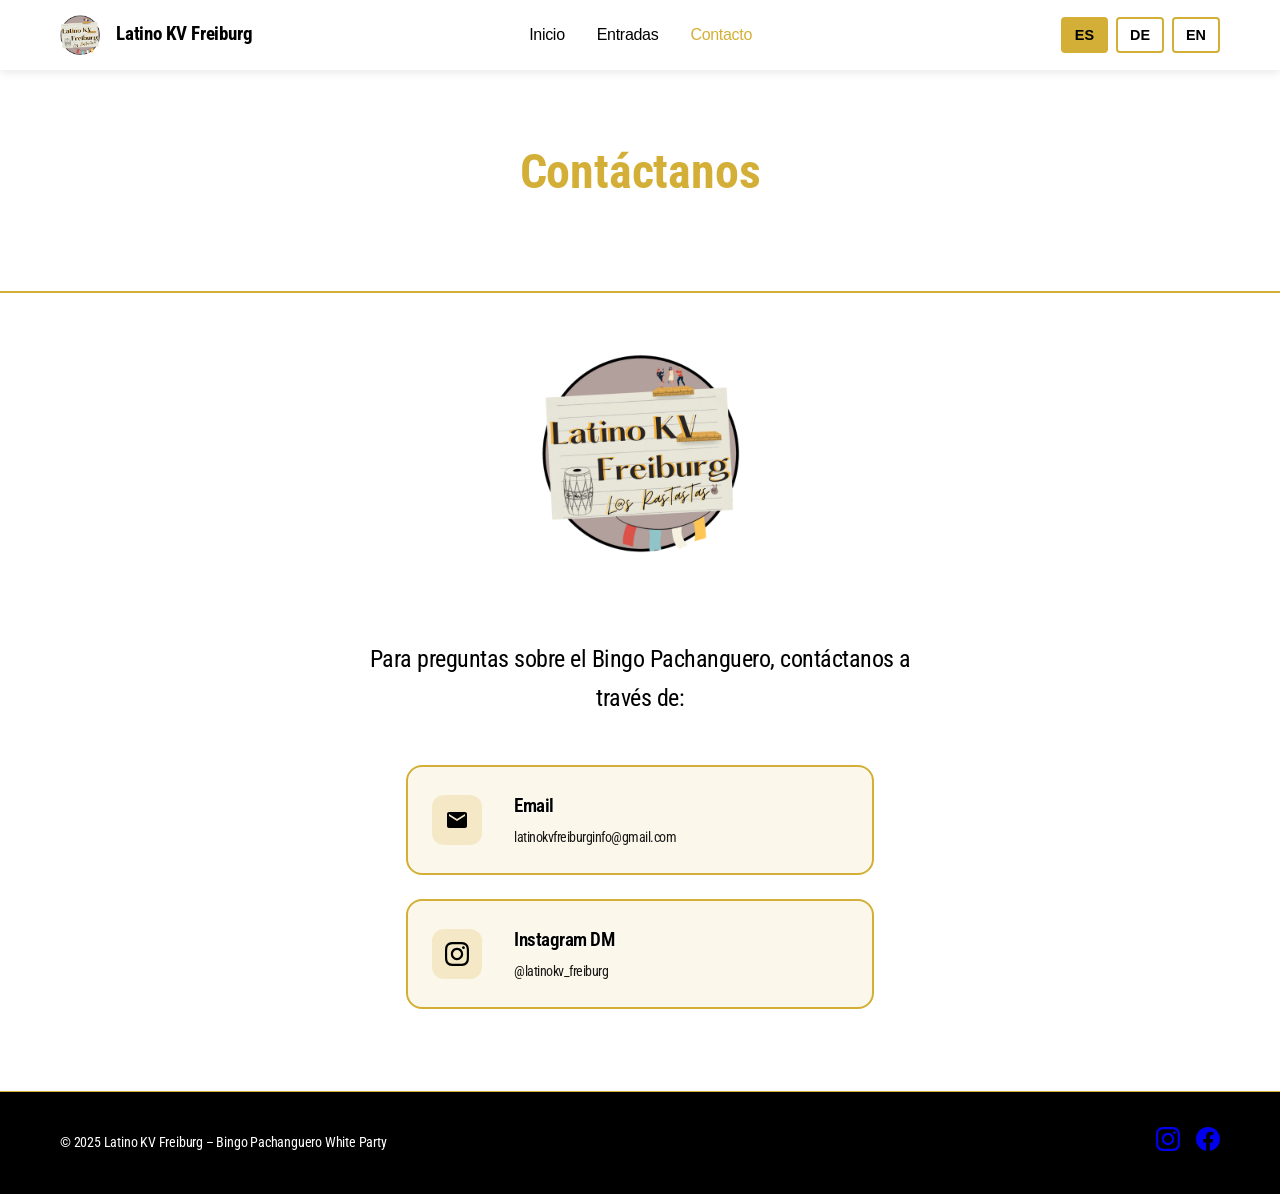
==== commit fa58586e: "Update contact email address across multiple files and enhance contact section styles" ====
--- a/contact.html
+++ b/contact.html
@@ -49,7 +49,7 @@
                     <p class="contact-intro" data-lang="contact-text">Para preguntas sobre el Bingo Pachanguero, contáctanos a través de:</p>
                     
                     <div class="contact-buttons">
-                        <a href="mailto:latinokvfreiburg@gmail.com" class="contact-btn email-btn">
+                        <a href="mailto:latinokvfreiburginfo@gmail.com" class="contact-btn email-btn">
                             <div class="btn-icon">
                                 <svg width="24" height="24" viewBox="0 0 24 24" fill="currentColor">
                                     <path d="M20 4H4c-1.1 0-1.99.9-1.99 2L2 18c0 1.1.9 2 2 2h16c1.1 0 2-.9 2-2V6c0-1.1-.9-2-2-2zm0 4l-8 5-8-5V6l8 5 8-5v2z"/>
@@ -57,7 +57,7 @@
                             </div>
                             <div class="btn-content">
                                 <span class="btn-title">Email</span>
-                                <span class="btn-subtitle">latinokvfreiburg@gmail.com</span>
+                                <span class="btn-subtitle">latinokvfreiburginfo@gmail.com</span>
                             </div>
                         </a>
                         
--- a/css/style.css
+++ b/css/style.css
@@ -378,15 +378,18 @@
 
 /* Contact Section */
 .contact {
-    min-height: 100vh;
-    background: linear-gradient(135deg, #4A00E0 0%, #8E2DE2 100%);
-    padding: 100px 0 50px;
+    min-height: calc(100vh - 300px);
+    background: #fff;
+    padding: 60px 0 50px;
     display: flex;
     align-items: center;
+    position: relative;
 }
 
 .contact .container {
     text-align: center;
+    position: relative;
+    z-index: 2;
 }
 
 .contact-logo {
@@ -400,18 +403,19 @@
 }
 
 .contact-content {
-    color: white;
+    color: #000;
 }
 
 .contact-intro {
     font-size: 1.5rem;
-    font-family: Arial, "Arial Narrow", sans-serif;
+    font-family: 'Roboto Condensed', 'Inter', system-ui, sans-serif;
     font-stretch: condensed;
     letter-spacing: -0.5px;
     margin-bottom: 3rem;
     max-width: 600px;
     margin-left: auto;
     margin-right: auto;
+    text-shadow: 2px 2px 6px rgba(255, 255, 255, 0.9), 0 0 15px rgba(255, 255, 255, 0.6);
 }
 
 .contact-buttons {
@@ -426,10 +430,10 @@
     display: flex;
     align-items: center;
     padding: 1.5rem;
-    background: rgba(255, 255, 255, 0.1);
-    border: 2px solid rgba(255, 255, 255, 0.2);
+    background: rgba(212, 175, 55, 0.1);
+    border: 2px solid #D4AF37;
     border-radius: 16px;
-    color: white;
+    color: #000;
     text-decoration: none;
     transition: all 0.3s ease;
     backdrop-filter: blur(10px);
@@ -438,9 +442,9 @@
 
 .contact-btn:hover {
     transform: translateY(-2px);
-    background: rgba(255, 255, 255, 0.2);
-    border-color: rgba(255, 255, 255, 0.4);
-    box-shadow: 0 10px 30px rgba(0, 0, 0, 0.2);
+    background: #D4AF37;
+    color: #000;
+    box-shadow: 0 10px 30px rgba(212, 175, 55, 0.3);
 }
 
 .btn-icon {
@@ -726,16 +730,16 @@
 }
 
 .hero-description {
-    font-size: 1.2rem;
-    line-height: 1.6;
-    color: #fff;
-    max-width: 800px;
-    margin: 0 auto;
-    text-shadow: 2px 2px 8px rgba(255, 255, 255, 0.8), 0 0 20px rgba(255, 255, 255, 0.5);
-    background: rgba(0, 0, 0, 0.001);
-    padding: 1.5rem;
-    border-radius: 12px;
-    backdrop-filter: blur(8px);
+    font-size: 1rem;
+    line-height: 1.5;
+    color: #000;
+    max-width: calc(100% - 2rem);
+    margin: 1rem auto;
+    text-shadow: 2px 2px 6px rgba(255, 255, 255, 0.9), 0 0 15px rgba(255, 255, 255, 0.6);
+    background: rgba(0, 0, 0, 0.01);
+    padding: 1rem;
+    border-radius: 8px;
+    backdrop-filter: blur(6px);
     font-family: 'Roboto Condensed', 'Inter', system-ui, sans-serif;
     font-weight: 400;
 }
@@ -746,24 +750,9 @@
     .hero-subtitle-white { font-size: 1.5rem; } 
     .hero-subtitle { font-size: 1.2rem; }
     
-    /* Mobile optimization for description */
+    /* Mobile optimization for description container */
     .hero-description-container {
         margin-top: 1.5rem;
-    }
-    
-    .hero-description {
-        font-size: 1rem;
-        line-height: 1.5;
-        padding: 1rem;
-        margin: 1rem auto;
-        text-shadow: 2px 2px 6px rgba(255, 255, 255, 0.9), 0 0 15px rgba(255, 255, 255, 0.6);
-        background: rgba(0, 0, 0, 0.01);
-        border-radius: 8px;
-        backdrop-filter: blur(6px);
-        max-height: none;
-        overflow: visible;
-        color: #000;
-        max-width: calc(100% - 2rem);
     }
 } 
 
@@ -772,11 +761,6 @@
     .hero-title { font-size: 1.8rem; } 
     .hero-subtitle-white { font-size: 1.2rem; } 
     .hero-subtitle { font-size: 1rem; }
-    
-    .hero-description {
-        font-size: 0.9rem;
-        max-height: 100px;
-    }
 }
 
 /* Contact page logo */
@@ -1097,3 +1081,104 @@
         font-size: 0.85rem;
     }
 }
+
+/* Updated Contact Page Styles */
+.page-header {
+    background: #fff;
+    padding: 4rem 0;
+    text-align: center;
+    position: relative;
+    border-bottom: 2px solid #D4AF37;
+}
+
+.page-header h1 {
+    color: #D4AF37;
+    font-size: 3rem;
+    margin-bottom: 1rem;
+    font-family: 'Roboto Condensed', 'Inter', system-ui, sans-serif;
+    text-shadow: 2px 2px 8px rgba(255, 255, 255, 0.8), 0 0 20px rgba(255, 255, 255, 0.5);
+}
+
+.contact-content {
+    color: #000;
+    padding: 2rem 0;
+}
+
+.contact-intro {
+    font-size: 1.5rem;
+    font-family: 'Roboto Condensed', 'Inter', system-ui, sans-serif;
+    letter-spacing: -0.5px;
+    margin-bottom: 3rem;
+    max-width: 600px;
+    margin-left: auto;
+    margin-right: auto;
+    text-align: center;
+    text-shadow: 2px 2px 6px rgba(255, 255, 255, 0.9), 0 0 15px rgba(255, 255, 255, 0.6);
+}
+
+.contact-buttons {
+    display: flex;
+    flex-direction: column;
+    gap: 1.5rem;
+    max-width: 500px;
+    margin: 0 auto;
+    padding: 0 1rem;
+}
+
+.contact-btn {
+    display: flex;
+    align-items: center;
+    padding: 1.5rem;
+    background: rgba(212, 175, 55, 0.1);
+    border: 2px solid #D4AF37;
+    border-radius: 16px;
+    color: #000;
+    text-decoration: none;
+    transition: all 0.3s ease;
+    backdrop-filter: blur(10px);
+    gap: 1rem;
+}
+
+.contact-btn:hover {
+    transform: translateY(-2px);
+    background: #D4AF37;
+    color: #000;
+    box-shadow: 0 10px 30px rgba(212, 175, 55, 0.3);
+}
+
+.btn-icon {
+    flex-shrink: 0;
+    width: 50px;
+    height: 50px;
+    background: rgba(212, 175, 55, 0.2);
+    border-radius: 12px;
+    display: flex;
+    align-items: center;
+    justify-content: center;
+    transition: all 0.3s ease;
+}
+
+.btn-content {
+    margin-left: 1rem;
+}
+
+.btn-title {
+    display: block;
+    font-size: 1.2rem;
+    font-weight: 600;
+    margin-bottom: 0.25rem;
+    font-family: 'Roboto Condensed', 'Inter', system-ui, sans-serif;
+    text-shadow: 1px 1px 4px rgba(255, 255, 255, 0.9);
+}
+
+.btn-subtitle {
+    display: block;
+    font-size: 0.9rem;
+    opacity: 0.9;
+    font-family: 'Roboto Condensed', 'Inter', system-ui, sans-serif;
+}
+
+.email-btn:hover .btn-icon,
+.instagram-btn:hover .btn-icon {
+    background: rgba(0, 0, 0, 0.1);
+}
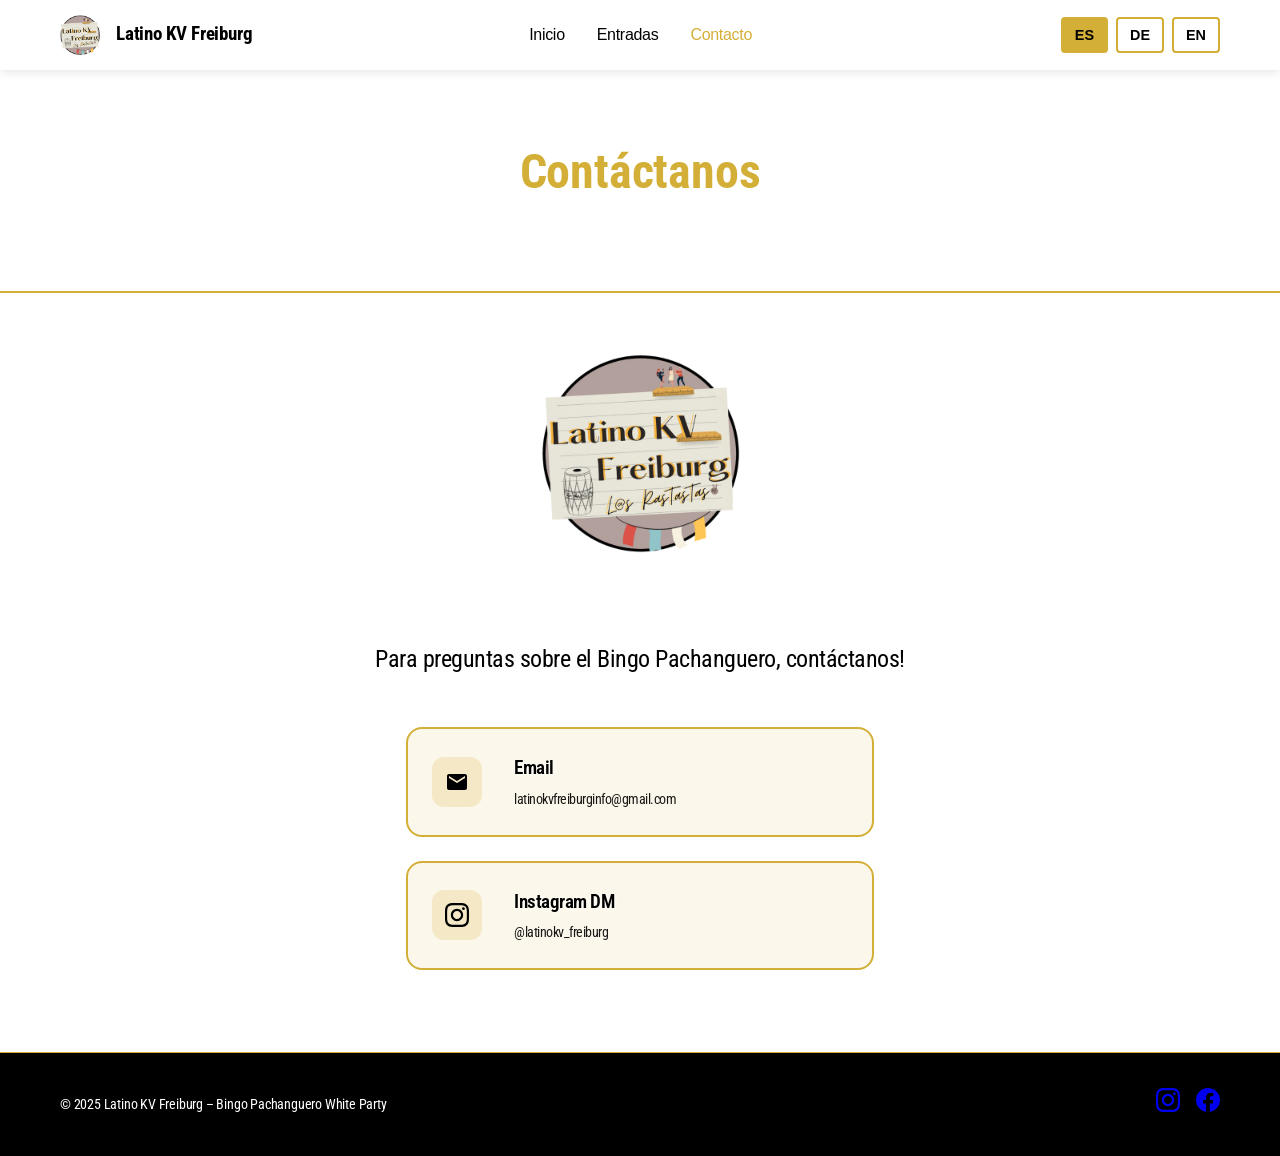
==== commit e7ee3327: "Update language attributes,." ====
--- a/contact.html
+++ b/contact.html
@@ -1,9 +1,9 @@
 <!DOCTYPE html>
-<html lang="en">
+<html lang="es">
 <head>
     <meta charset="UTF-8">
     <meta name="viewport" content="width=device-width, initial-scale=1.0">
-    <title>Contact - Bingo Pachanguero 2025 – White Party</title>
+    <title data-lang="contact-title">Contáctanos</title>
     <link rel="stylesheet" href="css/style.css">
 </head>
 <body>
@@ -46,7 +46,7 @@
                     <img src="images/LatinoKV_Logo.png" alt="Latino KV Freiburg" class="contact-latinokv-logo">
                 </div>
                 <div class="contact-content">
-                    <p class="contact-intro" data-lang="contact-text">Para preguntas sobre el Bingo Pachanguero, contáctanos a través de:</p>
+                    <p class="contact-intro" data-lang="contact-text">Para preguntas sobre el Bingo Pachanguero, contáctanos!</p>
                     
                     <div class="contact-buttons">
                         <a href="mailto:latinokvfreiburginfo@gmail.com" class="contact-btn email-btn">
--- a/css/style.css
+++ b/css/style.css
@@ -152,7 +152,7 @@
     left: 0;
     width: 100%;
     height: 100%;
-    background: rgba(255, 255, 255, 0.3); /* White overlay for text readability on all screens */
+    background: rgba(255, 255, 255, 0.7); /* Consistent white overlay for better readability */
     z-index: 2;
 }
 
@@ -549,16 +549,6 @@
     
     .nav-menu.active {
         left: 0;
-    }
-    
-    /* Video background optimizations for mobile */
-    .background-video {
-        opacity: 0.5; /* Reduce opacity on mobile for better text readability */
-    }
-    
-    .video-overlay {
-        /* Consistent overlay on mobile */
-        background: rgba(255, 255, 255, 0.7) !important;
     }
     
     .hero {
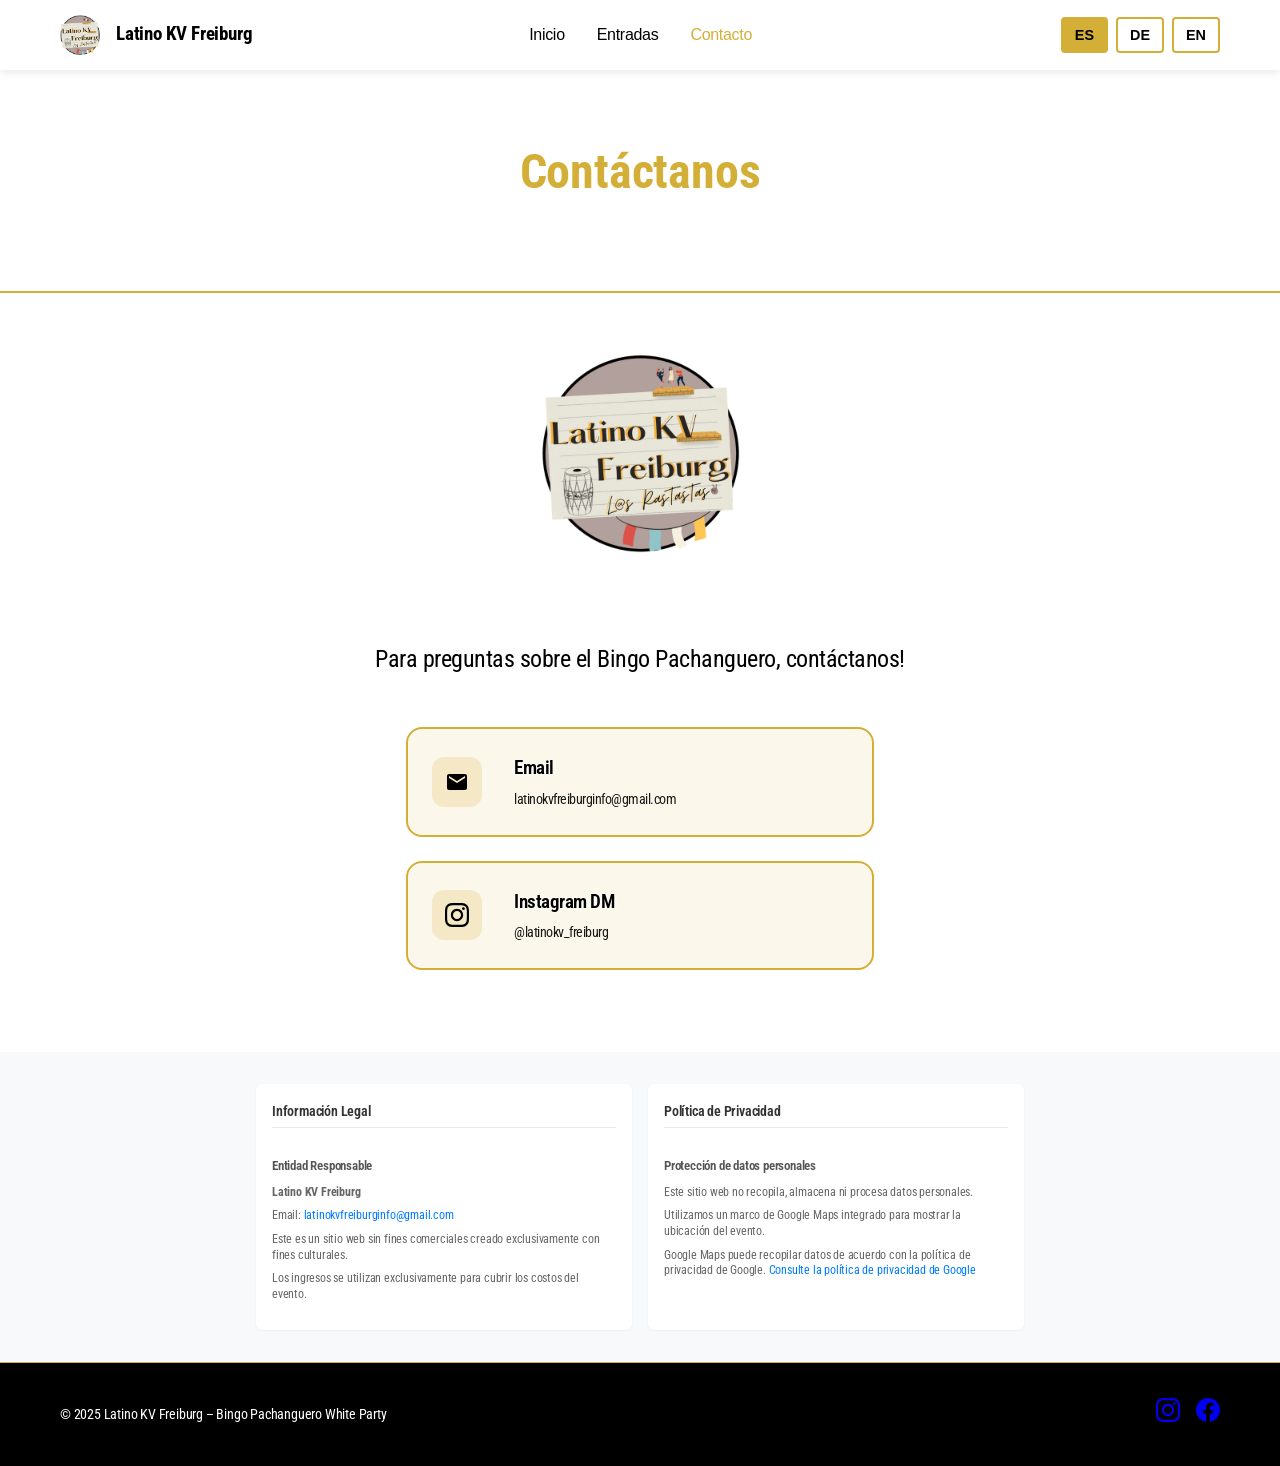
==== commit e7ebb0b4: "Add legal information section and styles to contact page" ====
--- a/contact.html
+++ b/contact.html
@@ -76,6 +76,37 @@
                 </div>
             </div>
         </section>
+
+        <!-- Legal Information -->
+        <section class="legal-info">
+            <div class="container">
+                <!-- Impressum -->
+                <div class="legal-section">
+                    <h2 data-lang="impressum-title">Impressum</h2>
+                    <div class="legal-content">
+                        <h3 data-lang="responsible-entity">Verantwortliche Organisation</h3>
+                        <p><strong data-lang="association-name">Latino KV Freiburg</strong></p>
+                        <p>Email: <a href="mailto:latinokvfreiburginfo@gmail.com">latinokvfreiburginfo@gmail.com</a></p>
+                        <p data-lang="non-commercial">Dies ist eine nicht-kommerzielle Website, die ausschließlich für kulturelle Zwecke erstellt wurde.</p>
+                        <p data-lang="revenue-usage">Die Einnahmen dienen ausschließlich zur Kostendeckung der Veranstaltung.</p>
+                    </div>
+                </div>
+
+                <!-- Privacy Policy -->
+                <div class="legal-section">
+                    <h2 data-lang="privacy-title">Datenschutz</h2>
+                    <div class="legal-content">
+                        <h3 data-lang="privacy-intro">Datenschutzerklärung</h3>
+                        <p data-lang="no-data-collection">Diese Website sammelt, speichert oder verarbeitet keine personenbezogenen Daten.</p>
+                        <p data-lang="maps-notice">Wir verwenden einen eingebetteten Google Maps-Frame, um den Veranstaltungsort anzuzeigen.</p>
+                        <p>
+                            <span data-lang="google-privacy">Google Maps kann Daten gemäß der Datenschutzerklärung von Google erfassen.</span>
+                            <a href="https://policies.google.com/privacy" target="_blank" rel="noopener noreferrer" data-lang="privacy-policy-link">Google Datenschutzerklärung ansehen</a>
+                        </p>
+                    </div>
+                </div>
+            </div>
+        </section>
     </main>
 
     <footer>
--- a/css/style.css
+++ b/css/style.css
@@ -1172,3 +1172,75 @@
 .instagram-btn:hover .btn-icon {
     background: rgba(0, 0, 0, 0.1);
 }
+
+/* Legal sections styles */
+.legal-info {
+    padding: 2rem 0;
+    background-color: #f8f9fa;
+}
+
+.legal-info .container {
+    max-width: 800px;
+    margin: 0 auto;
+    padding: 0 1rem;
+    display: flex;
+    flex-wrap: wrap;
+    gap: 1rem;
+}
+
+.legal-section {
+    flex: 1;
+    min-width: 280px;
+    margin: 0;
+    padding: 1rem;
+    background-color: #fff;
+    border-radius: 6px;
+    box-shadow: 0 1px 2px rgba(0, 0, 0, 0.05);
+}
+
+.legal-section h2 {
+    color: #333;
+    margin-bottom: 0.75rem;
+    padding-bottom: 0.25rem;
+    border-bottom: 1px solid #e9ecef;
+    font-size: 0.9rem;
+    font-weight: 600;
+}
+
+.legal-section h3 {
+    color: #555;
+    margin: 0.75rem 0 0.5rem;
+    font-size: 0.8rem;
+    font-weight: 600;
+}
+
+.legal-section p {
+    margin-bottom: 0.5rem;
+    line-height: 1.3;
+    color: #666;
+    font-size: 0.75rem;
+}
+
+.legal-section a {
+    color: #007bff;
+    text-decoration: none;
+    transition: color 0.2s;
+    font-size: 0.75rem;
+}
+
+.legal-section a:hover {
+    color: #0056b3;
+    text-decoration: underline;
+}
+
+.legal-content {
+    padding: 0.25rem 0;
+    font-size: 0.75rem;
+}
+
+@media (max-width: 768px) {
+    .legal-section {
+        padding: 1.5rem;
+        margin-bottom: 2rem;
+    }
+}
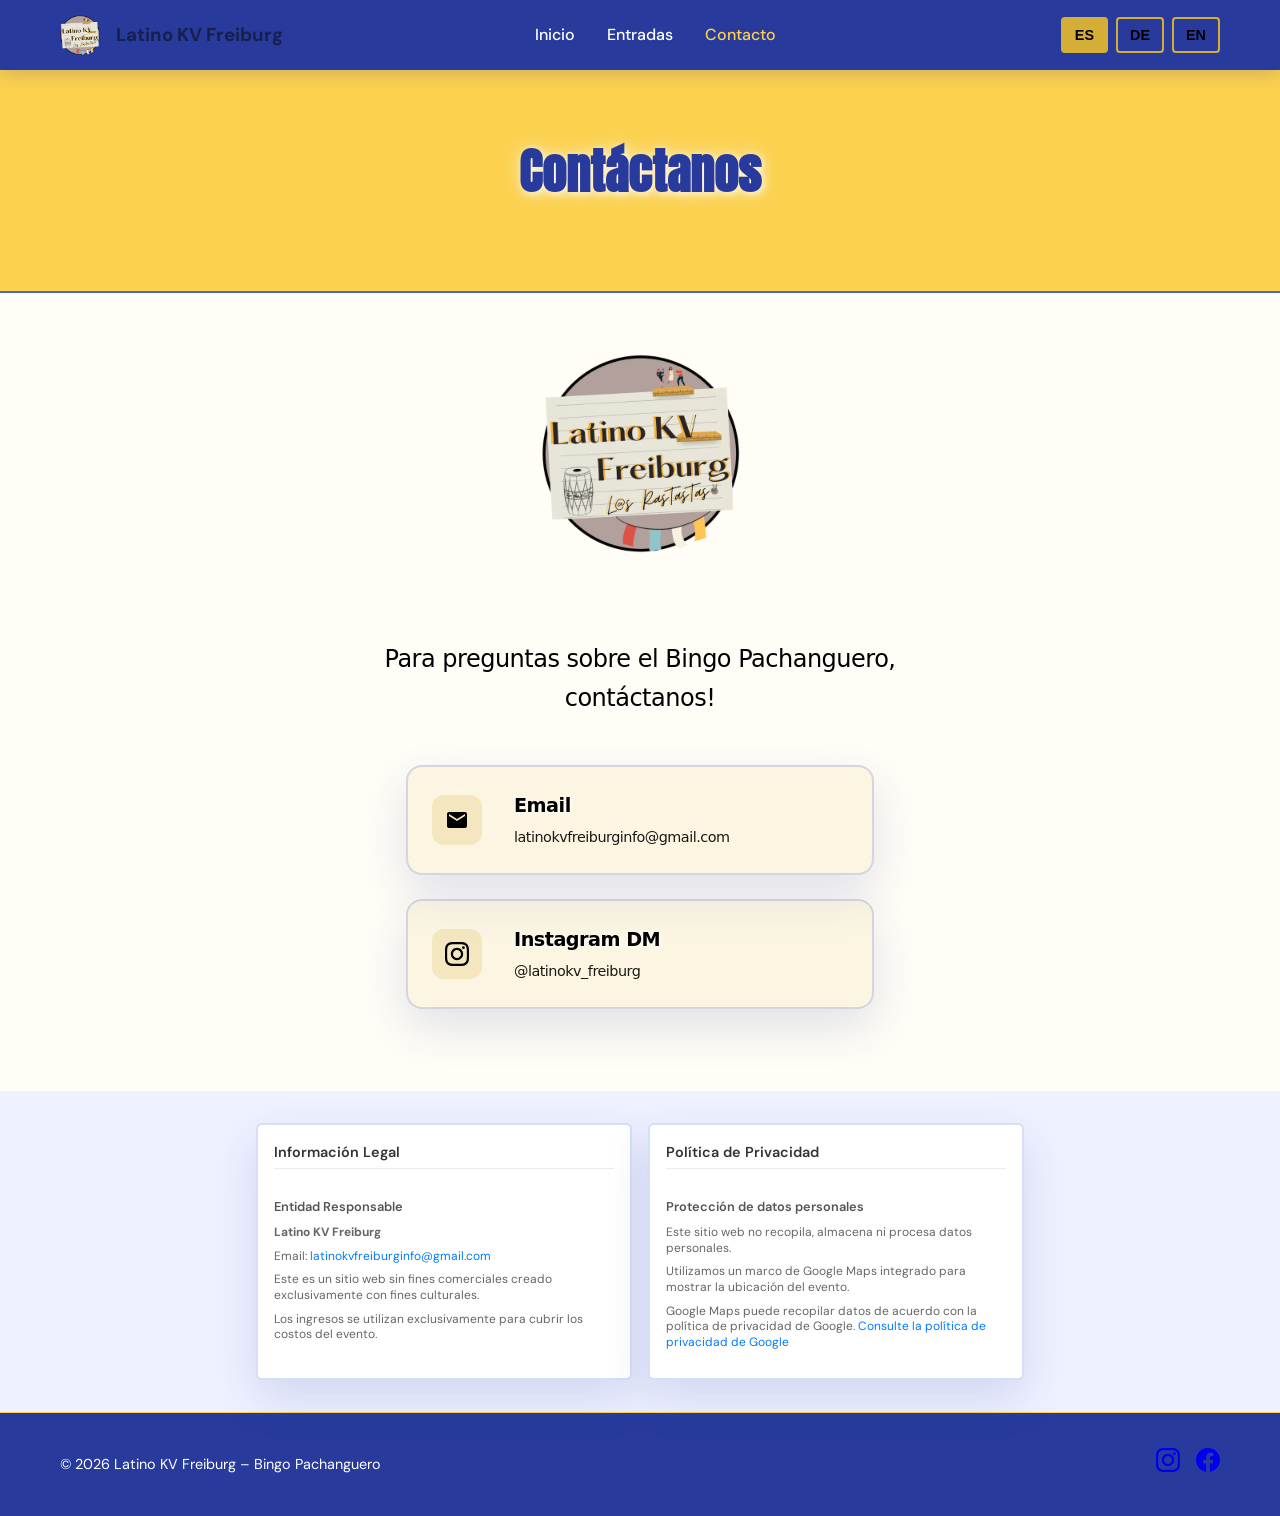
==== commit 298f5553: "First version with 2026 style" ====
--- a/contact.html
+++ b/contact.html
@@ -112,7 +112,7 @@
     <footer>
         <div class="container">
             <div class="footer-content">
-                <p data-lang="footer">&copy; 2025 Latino KV Freiburg – Bingo Pachanguero White Party</p>
+                <p data-lang="footer">&copy; 2026 Latino KV Freiburg – Bingo Pachanguero</p>
                 <div class="social-icons">
                     <a href="https://instagram.com/latinokv_freiburg" target="_blank" class="social-link">
                         <svg width="24" height="24" viewBox="0 0 24 24" fill="currentColor">
--- a/css/style.css
+++ b/css/style.css
@@ -1,5 +1,16 @@
 /* Modern web fonts for cross-platform consistency */
-@import url('https://fonts.googleapis.com/css2?family=Inter:wght@300;400;500;600;700&family=Roboto+Condensed:wght@300;400;500;600;700&display=swap');
+@import url('https://fonts.googleapis.com/css2?family=Anton&family=DM+Sans:wght@400;500;600;700&display=swap');
+
+:root {
+    --bingo-blue: #4c63d2;
+    --bingo-blue-dark: #283b9d;
+    --bingo-yellow: #fbd14e;
+    --bingo-ink: #17204d;
+    --bingo-paper: #fffdf6;
+    --bingo-coral: #ee6c58;
+    --bingo-green: #4eb58a;
+    --bingo-shadow: 0 18px 45px rgba(40, 59, 157, 0.14);
+}
 
 /* Reset and base styles */
 * {
@@ -9,12 +20,12 @@
 }
 
 body {
-    font-family: 'Roboto Condensed', 'Inter', system-ui, -apple-system, BlinkMacSystemFont, 'Segoe UI', 'Helvetica Neue', 'Arial Narrow', Arial, sans-serif;
+    font-family: 'DM Sans', system-ui, sans-serif;
     font-weight: 400;
-    letter-spacing: -0.2px;
+    letter-spacing: 0;
     line-height: 1.6;
-    color: #000;
-    background-color: #fff;
+    color: var(--bingo-ink);
+    background-color: var(--bingo-paper);
 }
 
 .container {
@@ -25,8 +36,8 @@
 
 /* Navigation */
 header {
-    background-color: #fff;
-    box-shadow: 0 2px 10px rgba(0,0,0,0.1);
+    background-color: var(--bingo-blue);
+    box-shadow: 0 4px 16px rgba(40, 59, 157, 0.2);
     position: sticky;
     top: 0;
     z-index: 1000;
@@ -56,17 +67,17 @@
 
 .nav-link {
     text-decoration: none;
-    color: #000;
+    color: #fff;
     font-weight: 500;
     transition: color 0.3s ease;
-    font-family: 'Arial Narrow', 'Arial Black', 'Helvetica Neue', Arial, sans-serif;
+    font-family: 'DM Sans', system-ui, sans-serif;
     font-stretch: condensed;
-    letter-spacing: -0.3px;
+    letter-spacing: 0;
 }
 
 .nav-link:hover,
 .nav-link.active {
-    color: #D4AF37;
+    color: var(--bingo-yellow);
 }
 
 /* Language Switcher */
@@ -78,8 +89,8 @@
 
 .lang-btn {
     background: transparent;
-    border: 2px solid #D4AF37;
-    color: #000;
+    border: 2px solid var(--bingo-yellow);
+    color: #fff;
     padding: 8px 12px;
     border-radius: 4px;
     cursor: pointer;
@@ -90,8 +101,8 @@
 
 .lang-btn:hover,
 .lang-btn.active {
-    background: #D4AF37;
-    color: #000;
+    background: var(--bingo-yellow);
+    color: var(--bingo-ink);
 }
 
 .hamburger {
@@ -103,18 +114,18 @@
 .bar {
     width: 25px;
     height: 3px;
-    background-color: #333;
+    background-color: #fff;
     margin: 3px 0;
     transition: 0.3s;
 }
 
 /* Hero Section */
 .hero {
-    background: #fff;
-    color: #000;
+    background: var(--bingo-paper);
+    color: var(--bingo-ink);
     padding: 6rem 0;
     text-align: center;
-    min-height: 80vh;
+    min-height: 82vh;
     display: flex;
     align-items: center;
     position: relative;
@@ -152,7 +163,7 @@
     left: 0;
     width: 100%;
     height: 100%;
-    background: rgba(255, 255, 255, 0.7); /* Consistent white overlay for better readability */
+    background: linear-gradient(135deg, rgba(255, 253, 246, 0.9), rgba(251, 209, 78, 0.72));
     z-index: 2;
 }
 
@@ -179,21 +190,22 @@
     font-size: 3.5rem;
     margin-bottom: 1.5rem;
     font-weight: bold;
-    color: #000000;
-    font-family: 'Arial Narrow', 'Arial Black', 'Helvetica Neue', Arial, sans-serif;
+    color: var(--bingo-blue-dark);
+    font-family: 'Anton', Impact, sans-serif;
     font-stretch: condensed;
-    letter-spacing: -1px;
-    text-shadow: 2px 2px 8px rgba(238, 210, 115, 0.2), 0 0 20px rgba(255, 255, 255, 0.5);
+    letter-spacing: 0;
+    text-transform: uppercase;
+    text-shadow: 3px 3px 0 var(--bingo-yellow);
 }
 
 .hero-subtitle {
     font-size: 1.8rem;
     margin-bottom: 2rem;
-    color: #D4AF37;
+    color: var(--bingo-blue-dark);
     font-weight: 600;
-    font-family: 'Arial Narrow', 'Arial Black', 'Helvetica Neue', Arial, sans-serif;
+    font-family: 'DM Sans', system-ui, sans-serif;
     font-stretch: condensed;
-    letter-spacing: -0.5px;
+    letter-spacing: 0;
     text-shadow: 2px 2px 8px rgba(255, 255, 255, 0.8), 0 0 20px rgba(255, 255, 255, 0.5);
 }
 
@@ -666,7 +678,7 @@
 .ticket-options { display: grid; grid-template-columns: repeat(auto-fit, minmax(400px, 1fr)); gap: 2rem; margin: 2rem 0; } .purchase-form { border-top: 1px solid #eee; padding-top: 1.5rem; } .form-group { margin-bottom: 1rem; } .form-group label { display: block; margin-bottom: 0.5rem; font-weight: bold; color: #333; } .form-group select { width: 100%; padding: 0.5rem; border: 2px solid #ddd; border-radius: 4px; font-size: 1rem; background: #fff; } .form-group select:focus { outline: none; border-color: #D4AF37; } .price-breakdown { background: #f9f9f9; padding: 1rem; border-radius: 8px; margin: 1rem 0; } .price-line { display: flex; justify-content: space-between; margin-bottom: 0.5rem; color: #666; } .price-line.total { font-weight: bold; font-size: 1.1rem; color: #000; border-top: 1px solid #ddd; padding-top: 0.5rem; margin-top: 0.5rem; } #paypal-button-container { position: fixed; top: 50%; left: 50%; transform: translate(-50%, -50%); background: #fff; padding: 2rem; border-radius: 12px; box-shadow: 0 10px 30px rgba(0, 0, 0, 0.3); z-index: 1000; max-width: 400px; width: 90%; } #paypal-button-container::before { content: ''; position: fixed; top: 0; left: 0; width: 100%; height: 100%; background: rgba(0, 0, 0, 0.5); z-index: -1; }
 
 /* Logo styles */
-.nav-logo { display: flex; align-items: center; gap: 1rem; } .logo-latinokv, .logo-bingo2025 { height: 40px; width: auto; } .nav-logo h2 { margin: 0; } @media (max-width: 768px) { .logo-latinokv, .logo-bingo2025 { height: 30px; } .nav-logo { gap: 0.5rem; } .nav-logo h2 { font-size: 1.2rem; } }
+.nav-logo { display: flex; align-items: center; gap: 1rem; } .logo-latinokv, .logo-bingo2026 { height: 40px; width: auto; } .nav-logo h2 { margin: 0; } @media (max-width: 768px) { .logo-latinokv, .logo-bingo2026 { height: 30px; } .nav-logo { gap: 0.5rem; } .nav-logo h2 { font-size: 1.2rem; } }
 
 /* Hero section with Bingo logo */
 .hero-logo { 
@@ -1244,3 +1256,212 @@
         margin-bottom: 2rem;
     }
 }
+
+/* 2026 anniversary brand layer */
+body {
+    background: var(--bingo-paper);
+}
+
+header,
+footer {
+    background: var(--bingo-blue-dark);
+    border-color: var(--bingo-yellow);
+}
+
+.hero {
+    background-color: var(--bingo-paper);
+    background-image:
+        linear-gradient(135deg, rgba(76, 99, 210, 0.08) 25%, transparent 25%),
+        linear-gradient(315deg, rgba(251, 209, 78, 0.16) 25%, transparent 25%);
+    background-size: 44px 44px;
+}
+
+.hero::after {
+    content: '';
+    position: absolute;
+    width: 180px;
+    height: 180px;
+    right: 5%;
+    bottom: -74px;
+    border: 14px solid var(--bingo-coral);
+    border-radius: 50%;
+    opacity: 0.8;
+}
+
+.hero-content {
+    max-width: 900px;
+}
+
+.hero-logo {
+    margin-bottom: 1rem;
+}
+
+.main-bingo-logo {
+    display: block;
+    max-width: min(440px, 78vw);
+    max-height: 360px;
+    margin: 0 auto;
+    filter: drop-shadow(0 12px 10px rgba(40, 59, 157, 0.2));
+}
+
+.hero-title {
+    color: var(--bingo-blue-dark);
+    font-family: 'Anton', Impact, sans-serif;
+    font-size: clamp(2.25rem, 6vw, 4.5rem);
+    letter-spacing: 0;
+    text-shadow: 4px 4px 0 var(--bingo-yellow);
+}
+
+.anniversary-mark {
+    display: inline-flex;
+    align-items: center;
+    gap: 0.75rem;
+    margin: 0 auto 1.5rem;
+    padding: 0.55rem 1rem 0.55rem 0.6rem;
+    color: var(--bingo-blue-dark);
+    background: var(--bingo-yellow);
+    border: 3px solid var(--bingo-blue-dark);
+    border-radius: 999px 10px 999px 10px;
+    box-shadow: 6px 6px 0 var(--bingo-blue);
+    transform: rotate(-2deg);
+}
+
+.anniversary-number {
+    display: grid;
+    place-items: center;
+    width: 3.8rem;
+    height: 3.8rem;
+    color: var(--bingo-yellow);
+    background: var(--bingo-blue);
+    border-radius: 50%;
+    font-family: 'Anton', Impact, sans-serif;
+    font-size: 3rem;
+    line-height: 1;
+}
+
+.anniversary-copy {
+    display: grid;
+    text-align: left;
+    line-height: 1.05;
+    text-transform: uppercase;
+}
+
+.anniversary-copy strong {
+    font-family: 'Anton', Impact, sans-serif;
+    font-size: 1.35rem;
+    font-weight: 400;
+}
+
+.anniversary-copy span {
+    font-size: 0.72rem;
+    font-weight: 700;
+    letter-spacing: 0.04em;
+}
+
+.hero-subtitle {
+    color: var(--bingo-blue-dark);
+    font-weight: 700;
+}
+
+.cta-button,
+.ticket-button {
+    background: var(--bingo-blue);
+    border-color: var(--bingo-blue);
+    color: #fff;
+    box-shadow: 0 8px 0 var(--bingo-blue-dark);
+}
+
+.cta-button:hover,
+.ticket-button:hover {
+    background: var(--bingo-blue-dark);
+    color: var(--bingo-yellow);
+}
+
+.program-section,
+.tickets,
+.contact,
+.location-section {
+    background: var(--bingo-paper);
+}
+
+.program-section h2,
+.location-section h2,
+.page-header h1 {
+    color: var(--bingo-blue-dark);
+    font-family: 'Anton', Impact, sans-serif;
+    letter-spacing: 0;
+}
+
+.program-content,
+.tickets-closed-message,
+.contact-btn,
+.info-card,
+.legal-section {
+    border: 2px solid rgba(76, 99, 210, 0.22);
+    box-shadow: var(--bingo-shadow);
+}
+
+.program-table td:first-child,
+.ticket-features li::before,
+.important-note a {
+    color: var(--bingo-coral);
+}
+
+.page-header {
+    background: var(--bingo-yellow);
+    border-bottom-color: var(--bingo-blue);
+}
+
+.contact-btn:hover {
+    background: var(--bingo-blue);
+    color: #fff;
+    box-shadow: 0 10px 30px rgba(76, 99, 210, 0.3);
+}
+
+.legal-info {
+    background: #eef1ff;
+}
+
+@media (max-width: 768px) {
+    .nav-menu {
+        background: var(--bingo-blue-dark);
+    }
+
+    .nav-link {
+        color: #fff;
+    }
+
+    .anniversary-mark {
+        max-width: calc(100vw - 40px);
+    }
+
+    .anniversary-copy strong {
+        font-size: 1.15rem;
+    }
+}
+
+@media (max-width: 480px) {
+    .main-bingo-logo {
+        max-width: min(300px, 82vw);
+        max-height: 260px;
+    }
+
+    .anniversary-mark {
+        gap: 0.5rem;
+        padding-right: 0.7rem;
+    }
+
+    .anniversary-number {
+        width: 3.1rem;
+        height: 3.1rem;
+        font-size: 2.4rem;
+    }
+
+    .anniversary-copy strong {
+        font-size: 1rem;
+    }
+
+    .anniversary-copy span {
+        font-size: 0.58rem;
+    }
+}
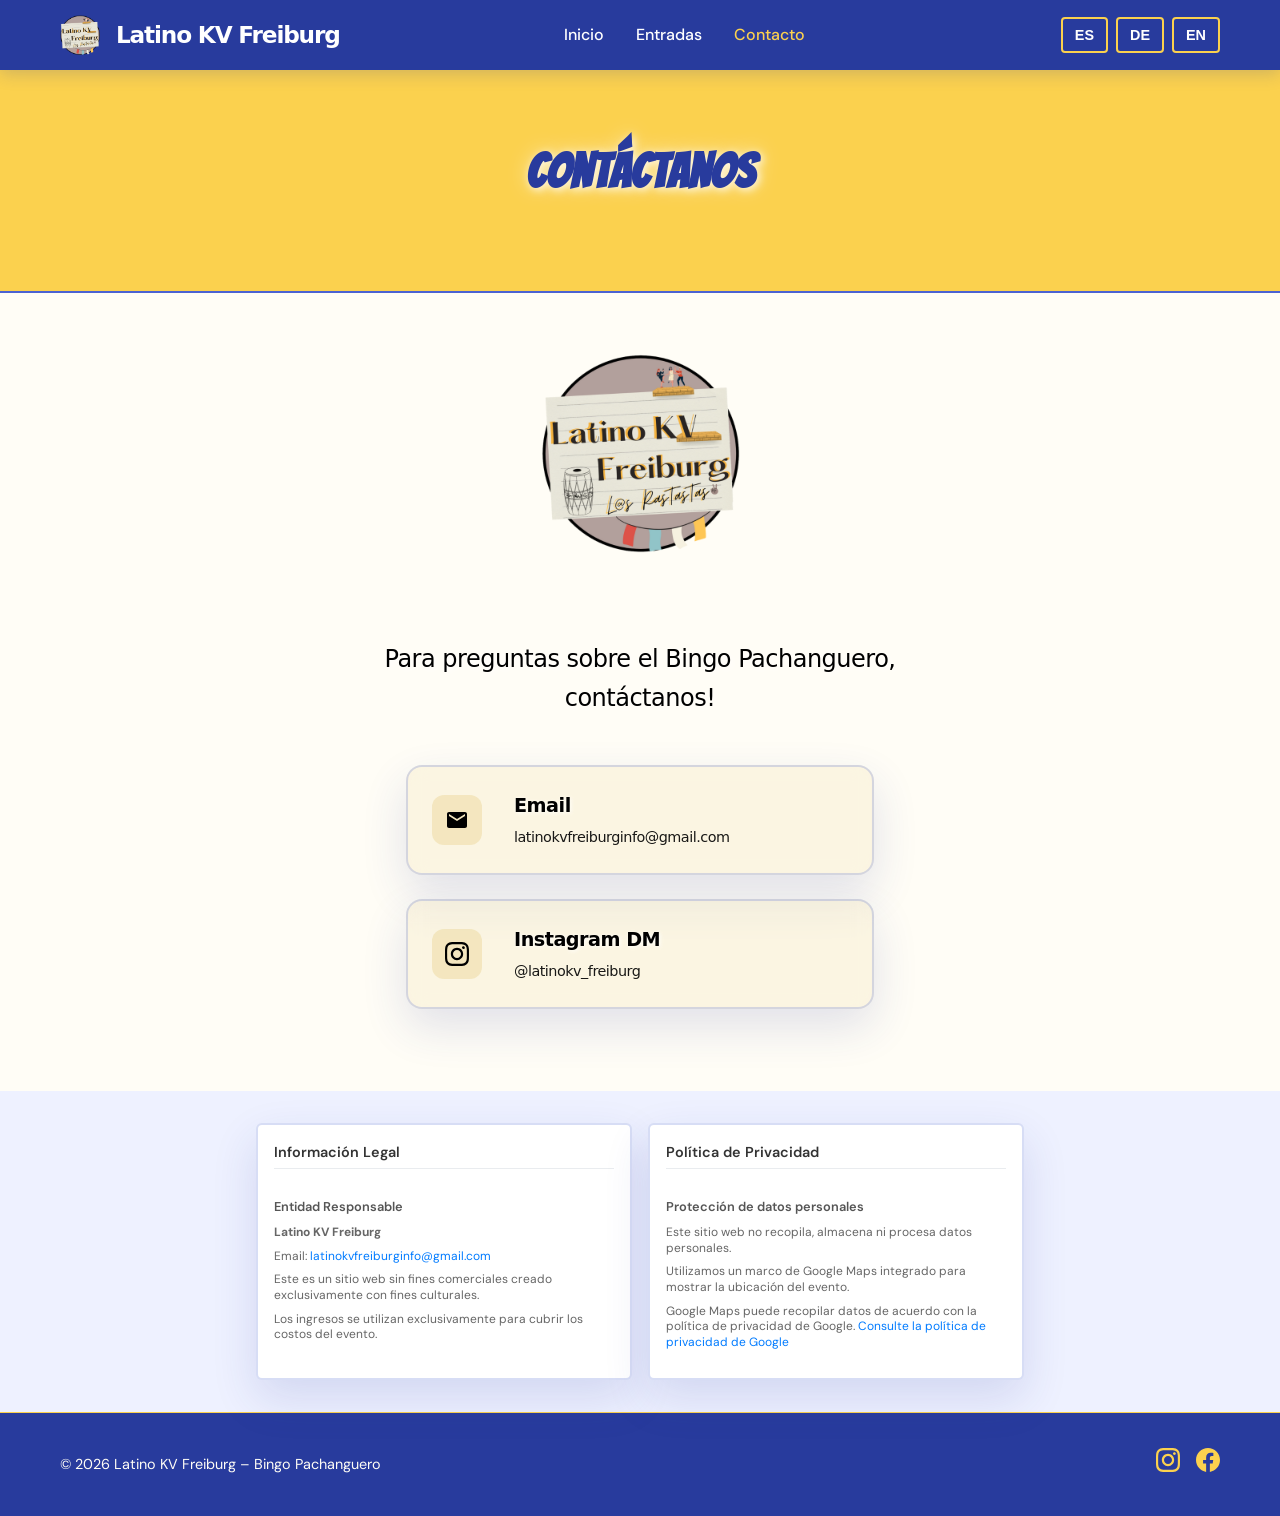
==== commit 090f0424: "Updated event program" ====
--- a/contact.html
+++ b/contact.html
@@ -112,7 +112,7 @@
     <footer>
         <div class="container">
             <div class="footer-content">
-                <p data-lang="footer">&copy; 2026 Latino KV Freiburg – Bingo Pachanguero</p>
+                <p data-lang="footer">Latino KV Freiburg – Bingo Pachanguero</p>
                 <div class="social-icons">
                     <a href="https://instagram.com/latinokv_freiburg" target="_blank" class="social-link">
                         <svg width="24" height="24" viewBox="0 0 24 24" fill="currentColor">
--- a/css/style.css
+++ b/css/style.css
@@ -1,5 +1,5 @@
 /* Modern web fonts for cross-platform consistency */
-@import url('https://fonts.googleapis.com/css2?family=Anton&family=DM+Sans:wght@400;500;600;700&display=swap');
+@import url('https://fonts.googleapis.com/css2?family=Bangers&family=DM+Sans:wght@400;500;600;700&display=swap');
 
 :root {
     --bingo-blue: #4c63d2;
@@ -101,6 +101,11 @@
 
 .lang-btn:hover,
 .lang-btn.active {
+    background: var(--bingo-blue-dark);
+    color: #fff;
+}
+
+.lang-btn:hover {
     background: var(--bingo-yellow);
     color: var(--bingo-ink);
 }
@@ -163,7 +168,7 @@
     left: 0;
     width: 100%;
     height: 100%;
-    background: linear-gradient(135deg, rgba(255, 253, 246, 0.9), rgba(251, 209, 78, 0.72));
+    background: linear-gradient(135deg, rgba(255, 253, 246, 0.9), rgba(251, 209, 78, 0.5));
     z-index: 2;
 }
 
@@ -191,7 +196,7 @@
     margin-bottom: 1.5rem;
     font-weight: bold;
     color: var(--bingo-blue-dark);
-    font-family: 'Anton', Impact, sans-serif;
+    font-family: 'Bangers', Impact, sans-serif;
     font-stretch: condensed;
     letter-spacing: 0;
     text-transform: uppercase;
@@ -226,7 +231,7 @@
 
 .cta-button {
     display: inline-block;
-    background-color: #D4AF37;
+    background-color: var(--bingo-yellow);
     color: #000;
     padding: 18px 45px;
     text-decoration: none;
@@ -234,16 +239,16 @@
     font-size: 1.2rem;
     font-weight: bold;
     transition: all 0.3s ease;
-    border: 2px solid #D4AF37;
+    border: 2px solid var(--bingo-yellow);
     text-transform: uppercase;
     letter-spacing: 0px;
-    font-family: 'Arial Narrow', 'Arial Black', 'Helvetica Neue', Arial, sans-serif;
+    font-family: 'Inter', system-ui, sans-serif;
     font-stretch: condensed;
 }
 
 .cta-button:hover {
     background-color: #000;
-    color: #D4AF37;
+    color: var(--bingo-yellow);
     transform: translateY(-2px);
 }
 
@@ -255,7 +260,7 @@
     color: #000;
     padding: 3rem 0;
     text-align: center;
-    border-bottom: 2px solid #D4AF37;
+    border-bottom: 2px solid var(--bingo-yellow);
 }
 
 .page-header h1 {
@@ -296,19 +301,23 @@
 }
 
 .ticket-card.featured {
-    border: 2px solid #D4AF37;
+    border: 2px solid var(--bingo-yellow);
     transform: scale(1.05);
 }
 
+.ticket-card.featured:hover {
+    transform: scale(1.05) translateY(-5px);
+}
+
 .ticket-header {
-    background: #000;
-    color: white;
+    background: var(--bingo-ink);
+    color: var(--bingo-paper);
     padding: 2rem;
     text-align: center;
 }
 
 .ticket-card.featured .ticket-header {
-    background: #D4AF37;
+    background: var(--bingo-yellow);
     color: #000;
 }
 
@@ -340,7 +349,7 @@
 
 .ticket-features li::before {
     content: "✓";
-    color: #D4AF37;
+    color: var(--bingo-yellow);
     font-weight: bold;
     position: absolute;
     left: 0;
@@ -348,7 +357,7 @@
 
 .ticket-button {
     width: 100%;
-    background-color: #D4AF37;
+    background-color: var(--bingo-yellow);
     color: #000;
     border: none;
     padding: 15px;
@@ -363,14 +372,14 @@
 
 .ticket-button:hover {
     background-color: #000;
-    color: #D4AF37;
+    color: var(--bingo-yellow);
 }
 
 .ticket-info {
     background: #f8f9fa;
     padding: 2rem;
     border-radius: 8px;
-    border-left: 4px solid #D4AF37;
+    border-left: 4px solid var(--bingo-yellow);
     margin-top: 2rem;
 }
 
@@ -443,7 +452,7 @@
     align-items: center;
     padding: 1.5rem;
     background: rgba(212, 175, 55, 0.1);
-    border: 2px solid #D4AF37;
+    border: 2px solid var(--bingo-yellow);
     border-radius: 16px;
     color: #000;
     text-decoration: none;
@@ -454,7 +463,7 @@
 
 .contact-btn:hover {
     transform: translateY(-2px);
-    background: #D4AF37;
+    background: var(--bingo-yellow);
     color: #000;
     box-shadow: 0 10px 30px rgba(212, 175, 55, 0.3);
 }
@@ -505,10 +514,10 @@
 /* Footer */
 footer {
     background-color: #000;
-    color: #fff;
+    color: var(--bingo-paper);
     text-align: center;
     padding: 2rem 0;
-    border-top: 1px solid #D4AF37;
+    border-top: 1px solid var(--bingo-yellow);
 }
 
 .footer-content {
@@ -533,11 +542,13 @@
     display: inline-block;
     font-size: 1.5rem;
     text-decoration: none;
+    color: var(--bingo-yellow);
     transition: transform 0.3s ease;
 }
 
 .social-link:hover {
     transform: scale(1.2);
+    color: var(--bingo-paper);
 }
 
 /* Responsive Design */
@@ -672,13 +683,21 @@
 .highlight-card:nth-child(3) {
     animation-delay: 0.4s;
 }/* Thank you page styles */
-.thank-you-info { display: grid; grid-template-columns: repeat(auto-fit, minmax(300px, 1fr)); gap: 2rem; margin: 2rem 0; } .info-card { background: #f9f9f9; padding: 1.5rem; border-radius: 8px; border-left: 4px solid #D4AF37; } .info-card h3 { color: #333; margin-bottom: 1rem; } .info-card ul { list-style: none; padding: 0; } .info-card li { padding: 0.5rem 0; position: relative; padding-left: 1.5rem; } .info-card li::before { content: '✓'; position: absolute; left: 0; color: #D4AF37; font-weight: bold; } .cta-buttons { display: flex; gap: 1rem; justify-content: center; margin-top: 2rem; } .cta-button.secondary { background: transparent; color: #D4AF37; border: 2px solid #D4AF37; } .cta-button.secondary:hover { background: #D4AF37; color: #000; } @media (max-width: 768px) { .cta-buttons { flex-direction: column; align-items: center; } .cta-button { width: 100%; max-width: 300px; text-align: center; } }
+.thank-you-info { display: grid; grid-template-columns: repeat(auto-fit, minmax(300px, 1fr)); gap: 2rem; margin: 2rem 0; } .info-card { background: #f9f9f9; padding: 1.5rem; border-radius: 8px; border-left: 4px solid var(--bingo-yellow); } .info-card h3 { color: #333; margin-bottom: 1rem; } .info-card ul { list-style: none; padding: 0; } .info-card li { padding: 0.5rem 0; position: relative; padding-left: 1.5rem; } .info-card li::before { content: '✓'; position: absolute; left: 0; color: var(--bingo-yellow); font-weight: bold; } .cta-buttons { display: flex; gap: 1rem; justify-content: center; margin-top: 2rem; } .cta-button.secondary { background: transparent; color: var(--bingo-yellow); border: 2px solid var(--bingo-yellow); } .cta-button.secondary:hover { background: var(--bingo-yellow); color: #000; } @media (max-width: 768px) { .cta-buttons { flex-direction: column; align-items: center; } .cta-button { width: 100%; max-width: 300px; text-align: center; } }
 
 /* Updated Ticket Structure Styles */
-.ticket-options { display: grid; grid-template-columns: repeat(auto-fit, minmax(400px, 1fr)); gap: 2rem; margin: 2rem 0; } .purchase-form { border-top: 1px solid #eee; padding-top: 1.5rem; } .form-group { margin-bottom: 1rem; } .form-group label { display: block; margin-bottom: 0.5rem; font-weight: bold; color: #333; } .form-group select { width: 100%; padding: 0.5rem; border: 2px solid #ddd; border-radius: 4px; font-size: 1rem; background: #fff; } .form-group select:focus { outline: none; border-color: #D4AF37; } .price-breakdown { background: #f9f9f9; padding: 1rem; border-radius: 8px; margin: 1rem 0; } .price-line { display: flex; justify-content: space-between; margin-bottom: 0.5rem; color: #666; } .price-line.total { font-weight: bold; font-size: 1.1rem; color: #000; border-top: 1px solid #ddd; padding-top: 0.5rem; margin-top: 0.5rem; } #paypal-button-container { position: fixed; top: 50%; left: 50%; transform: translate(-50%, -50%); background: #fff; padding: 2rem; border-radius: 12px; box-shadow: 0 10px 30px rgba(0, 0, 0, 0.3); z-index: 1000; max-width: 400px; width: 90%; } #paypal-button-container::before { content: ''; position: fixed; top: 0; left: 0; width: 100%; height: 100%; background: rgba(0, 0, 0, 0.5); z-index: -1; }
+.ticket-options { display: grid; grid-template-columns: repeat(auto-fit, minmax(400px, 1fr)); gap: 2rem; margin: 2rem 0; } .purchase-form { border-top: 1px solid #eee; padding-top: 1.5rem; } .purchase-form > .cta-button { display: block; width: fit-content; margin: 1rem auto 0; } .form-group { margin-bottom: 1rem; } .form-group label { display: block; margin-bottom: 0.5rem; font-weight: bold; color: #333; } .form-group select { width: 100%; padding: 0.5rem; border: 2px solid #ddd; border-radius: 4px; font-size: 1rem; background: #fff; } .form-group select:focus { outline: none; border-color: var(--bingo-yellow); } .price-breakdown { background: #f9f9f9; padding: 1rem; border-radius: 8px; margin: 1rem 0; } .price-line { display: flex; justify-content: space-between; margin-bottom: 0.5rem; color: #666; } .price-line.total { font-weight: bold; font-size: 1.1rem; color: #000; border-top: 1px solid #ddd; padding-top: 0.5rem; margin-top: 0.5rem; } #paypal-button-container { position: fixed; top: 50%; left: 50%; transform: translate(-50%, -50%); background: #fff; padding: 2rem; border-radius: 12px; box-shadow: 0 10px 30px rgba(0, 0, 0, 0.3); z-index: 1000; max-width: 400px; width: 90%; } #paypal-button-container::before { content: ''; position: fixed; top: 0; left: 0; width: 100%; height: 100%; background: rgba(0, 0, 0, 0.5); z-index: -1; }
 
 /* Logo styles */
 .nav-logo { display: flex; align-items: center; gap: 1rem; } .logo-latinokv, .logo-bingo2026 { height: 40px; width: auto; } .nav-logo h2 { margin: 0; } @media (max-width: 768px) { .logo-latinokv, .logo-bingo2026 { height: 30px; } .nav-logo { gap: 0.5rem; } .nav-logo h2 { font-size: 1.2rem; } }
+
+.nav-logo h3 {
+    color: #fff;
+    font-family: 'Inter', system-ui, sans-serif;
+    font-size: 1.45rem;
+    font-weight: 600;
+    letter-spacing: -0.05em;
+}
 
 /* Hero section with Bingo logo */
 .hero-logo { 
@@ -695,7 +714,7 @@
 .hero-title { 
     font-size: 3rem; 
     font-weight: bold; 
-    color: #D4AF37; 
+    color: var(--bingo-yellow); 
     text-align: center; 
     margin-bottom: 0.5rem;
     font-family: 'Arial Narrow', 'Arial Black', 'Helvetica Neue', Arial, sans-serif;
@@ -715,7 +734,7 @@
 } 
 
 .hero-subtitle { 
-    font-size: 1.5rem; 
+    font-size: 2.5rem; 
     font-weight: normal; 
     color: #333; 
     text-align: center; 
@@ -732,8 +751,8 @@
 }
 
 .hero-description {
-    font-size: 1rem;
-    line-height: 1.5;
+    font-size: 1.25rem;
+    line-height: 1;
     color: #000;
     max-width: calc(100% - 2rem);
     margin: 1rem auto;
@@ -840,7 +859,7 @@
     padding: 1.5rem;
     border-radius: 8px;
     margin-bottom: 2rem;
-    border-left: 4px solid #D4AF37;
+    border-left: 4px solid var(--bingo-yellow);
 }
 
 .payment-summary h4 {
@@ -861,12 +880,12 @@
 }
 
 .payment-option:hover {
-    border-color: #D4AF37;
+    border-color: var(--bingo-yellow);
     box-shadow: 0 2px 10px rgba(212, 175, 55, 0.1);
 }
 
 .payment-option h4 {
-    color: #D4AF37;
+    color: var(--bingo-blue-dark);
     margin-bottom: 1rem;
     font-size: 1.2rem;
 }
@@ -909,7 +928,7 @@
 }
 
 .important-note a {
-    color: #D4AF37;
+    color: var(--bingo-yellow);
     text-decoration: none;
     font-weight: bold;
 }
@@ -949,8 +968,8 @@
 
 .program-section h2 {
     text-align: center;
-    color: #D4AF37;
-    font-size: 2rem;
+    color: var(--bingo-yellow);
+    font-size: 3rem;
     margin-bottom: 1.5rem;
 }
 
@@ -977,7 +996,7 @@
 
 .program-table td:first-child {
     font-weight: bold;
-    color: #D4AF37;
+    color: var(--bingo-yellow);
     width: 80px;
     text-align: center;
 }
@@ -999,7 +1018,7 @@
 
 .location-section h2 {
     text-align: center;
-    color: #D4AF37;
+    color: var(--bingo-yellow);
     font-size: 2.5rem;
     margin-bottom: 2rem;
 }
@@ -1090,11 +1109,11 @@
     padding: 4rem 0;
     text-align: center;
     position: relative;
-    border-bottom: 2px solid #D4AF37;
+    border-bottom: 2px solid var(--bingo-yellow);
 }
 
 .page-header h1 {
-    color: #D4AF37;
+    color: var(--bingo-yellow);
     font-size: 3rem;
     margin-bottom: 1rem;
     font-family: 'Roboto Condensed', 'Inter', system-ui, sans-serif;
@@ -1132,7 +1151,7 @@
     align-items: center;
     padding: 1.5rem;
     background: rgba(212, 175, 55, 0.1);
-    border: 2px solid #D4AF37;
+    border: 2px solid var(--bingo-yellow);
     border-radius: 16px;
     color: #000;
     text-decoration: none;
@@ -1143,7 +1162,7 @@
 
 .contact-btn:hover {
     transform: translateY(-2px);
-    background: #D4AF37;
+    background: var(--bingo-yellow);
     color: #000;
     box-shadow: 0 10px 30px rgba(212, 175, 55, 0.3);
 }
@@ -1306,7 +1325,7 @@
 
 .hero-title {
     color: var(--bingo-blue-dark);
-    font-family: 'Anton', Impact, sans-serif;
+    font-family: 'Bangers', Impact, sans-serif;
     font-size: clamp(2.25rem, 6vw, 4.5rem);
     letter-spacing: 0;
     text-shadow: 4px 4px 0 var(--bingo-yellow);
@@ -1334,7 +1353,7 @@
     color: var(--bingo-yellow);
     background: var(--bingo-blue);
     border-radius: 50%;
-    font-family: 'Anton', Impact, sans-serif;
+    font-family: 'Bangers', Impact, sans-serif;
     font-size: 3rem;
     line-height: 1;
 }
@@ -1347,26 +1366,27 @@
 }
 
 .anniversary-copy strong {
-    font-family: 'Anton', Impact, sans-serif;
+    font-family: 'Bangers', Impact, sans-serif;
     font-size: 1.35rem;
     font-weight: 400;
 }
 
 .anniversary-copy span {
-    font-size: 0.72rem;
+    font-size: 1.72rem;
     font-weight: 700;
     letter-spacing: 0.04em;
 }
 
 .hero-subtitle {
     color: var(--bingo-blue-dark);
+    font-family: 'Bangers', Impact, sans-serif;
     font-weight: 700;
 }
 
 .cta-button,
 .ticket-button {
     background: var(--bingo-blue);
-    border-color: var(--bingo-blue);
+    border-color: var(--bingo-blue-dark);
     color: #fff;
     box-shadow: 0 8px 0 var(--bingo-blue-dark);
 }
@@ -1375,6 +1395,7 @@
 .ticket-button:hover {
     background: var(--bingo-blue-dark);
     color: var(--bingo-yellow);
+    box-shadow: 0 8px 0 var(--bingo-ink);
 }
 
 .program-section,
@@ -1388,7 +1409,7 @@
 .location-section h2,
 .page-header h1 {
     color: var(--bingo-blue-dark);
-    font-family: 'Anton', Impact, sans-serif;
+    font-family: 'Bangers', Impact, sans-serif;
     letter-spacing: 0;
 }
 
